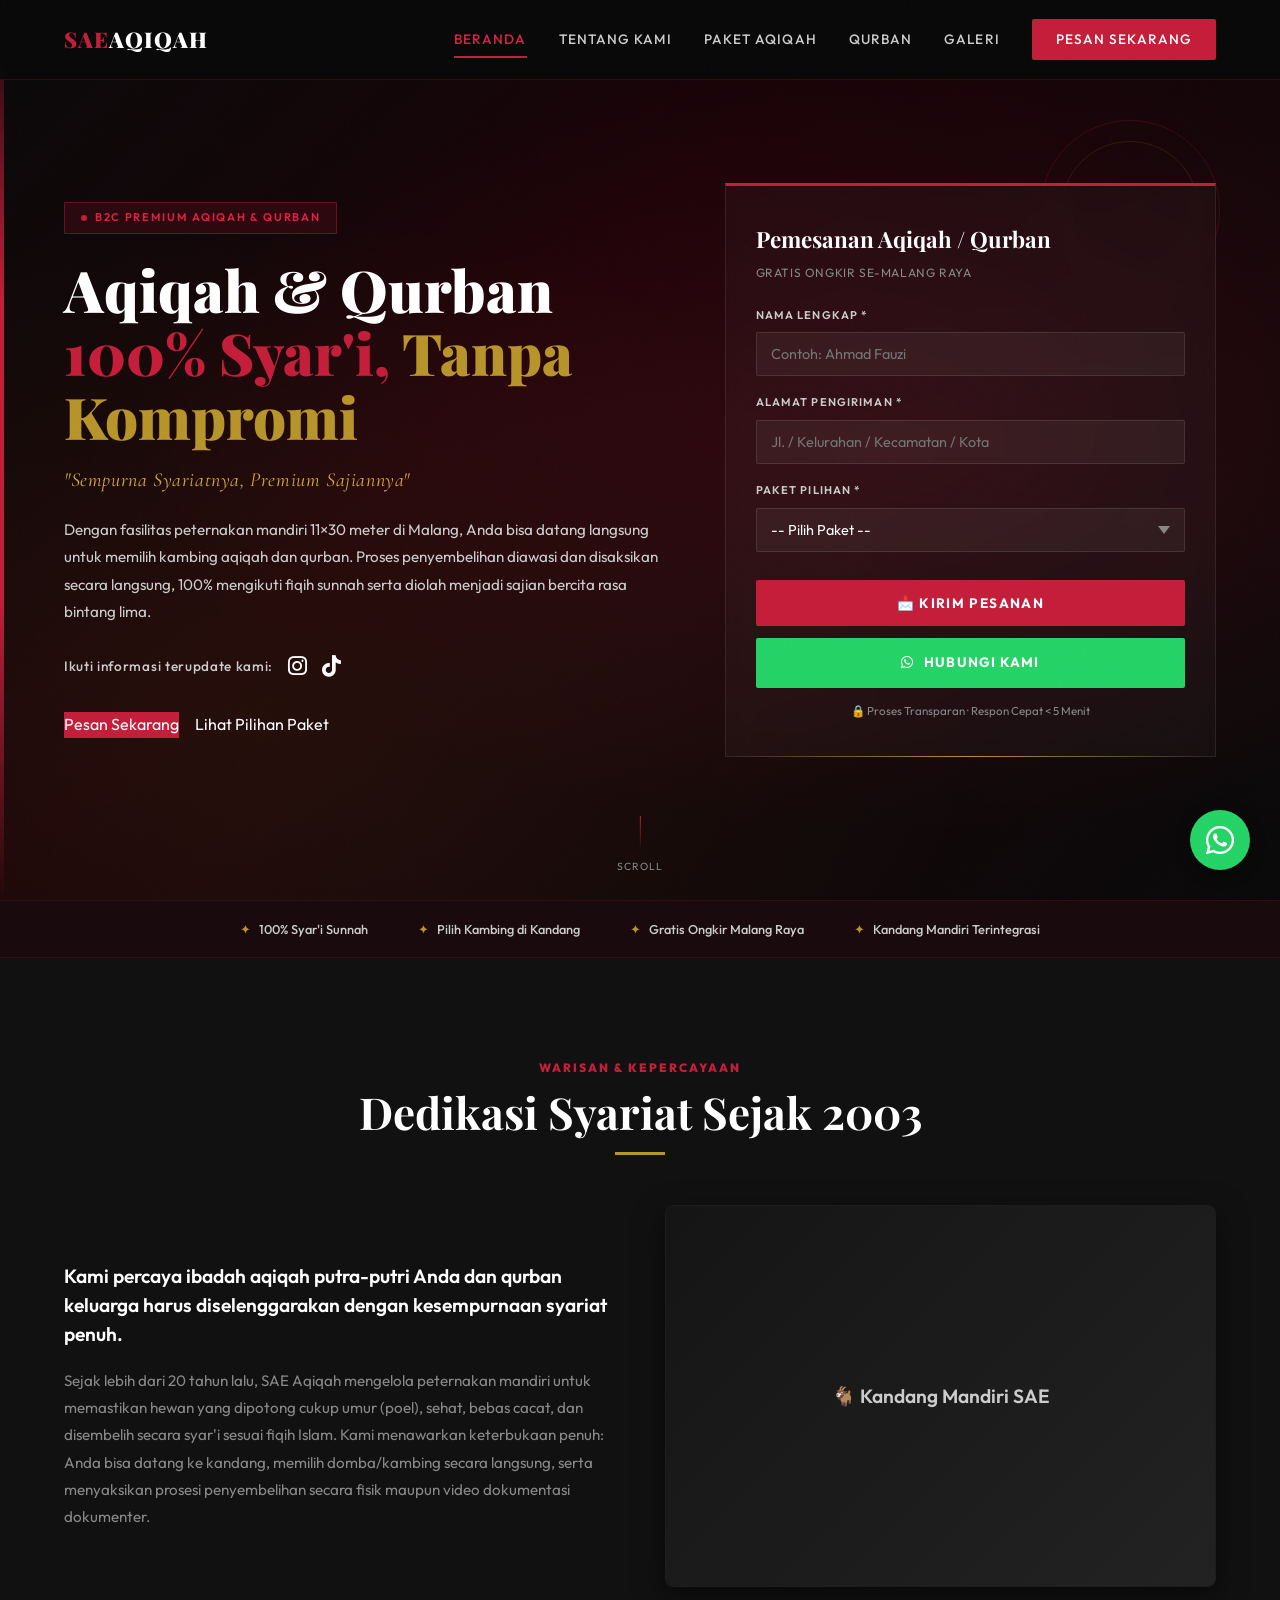
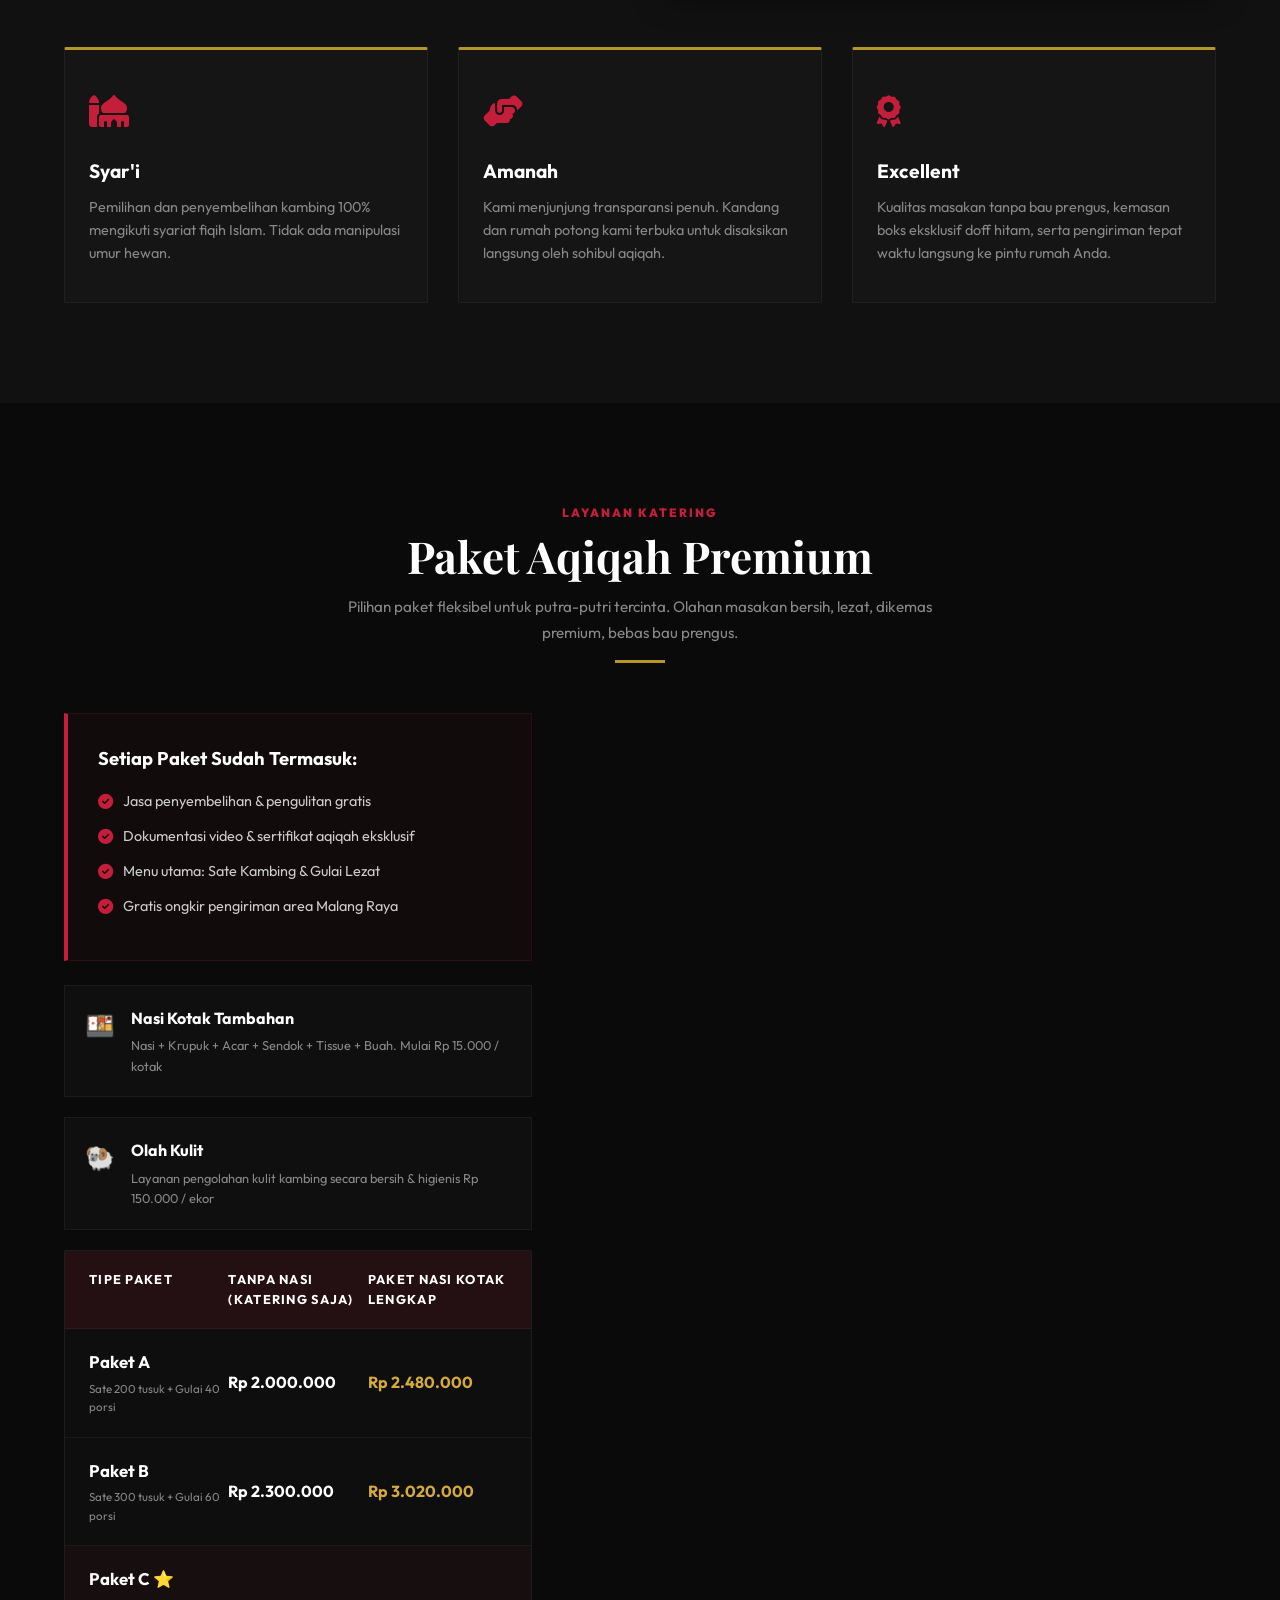
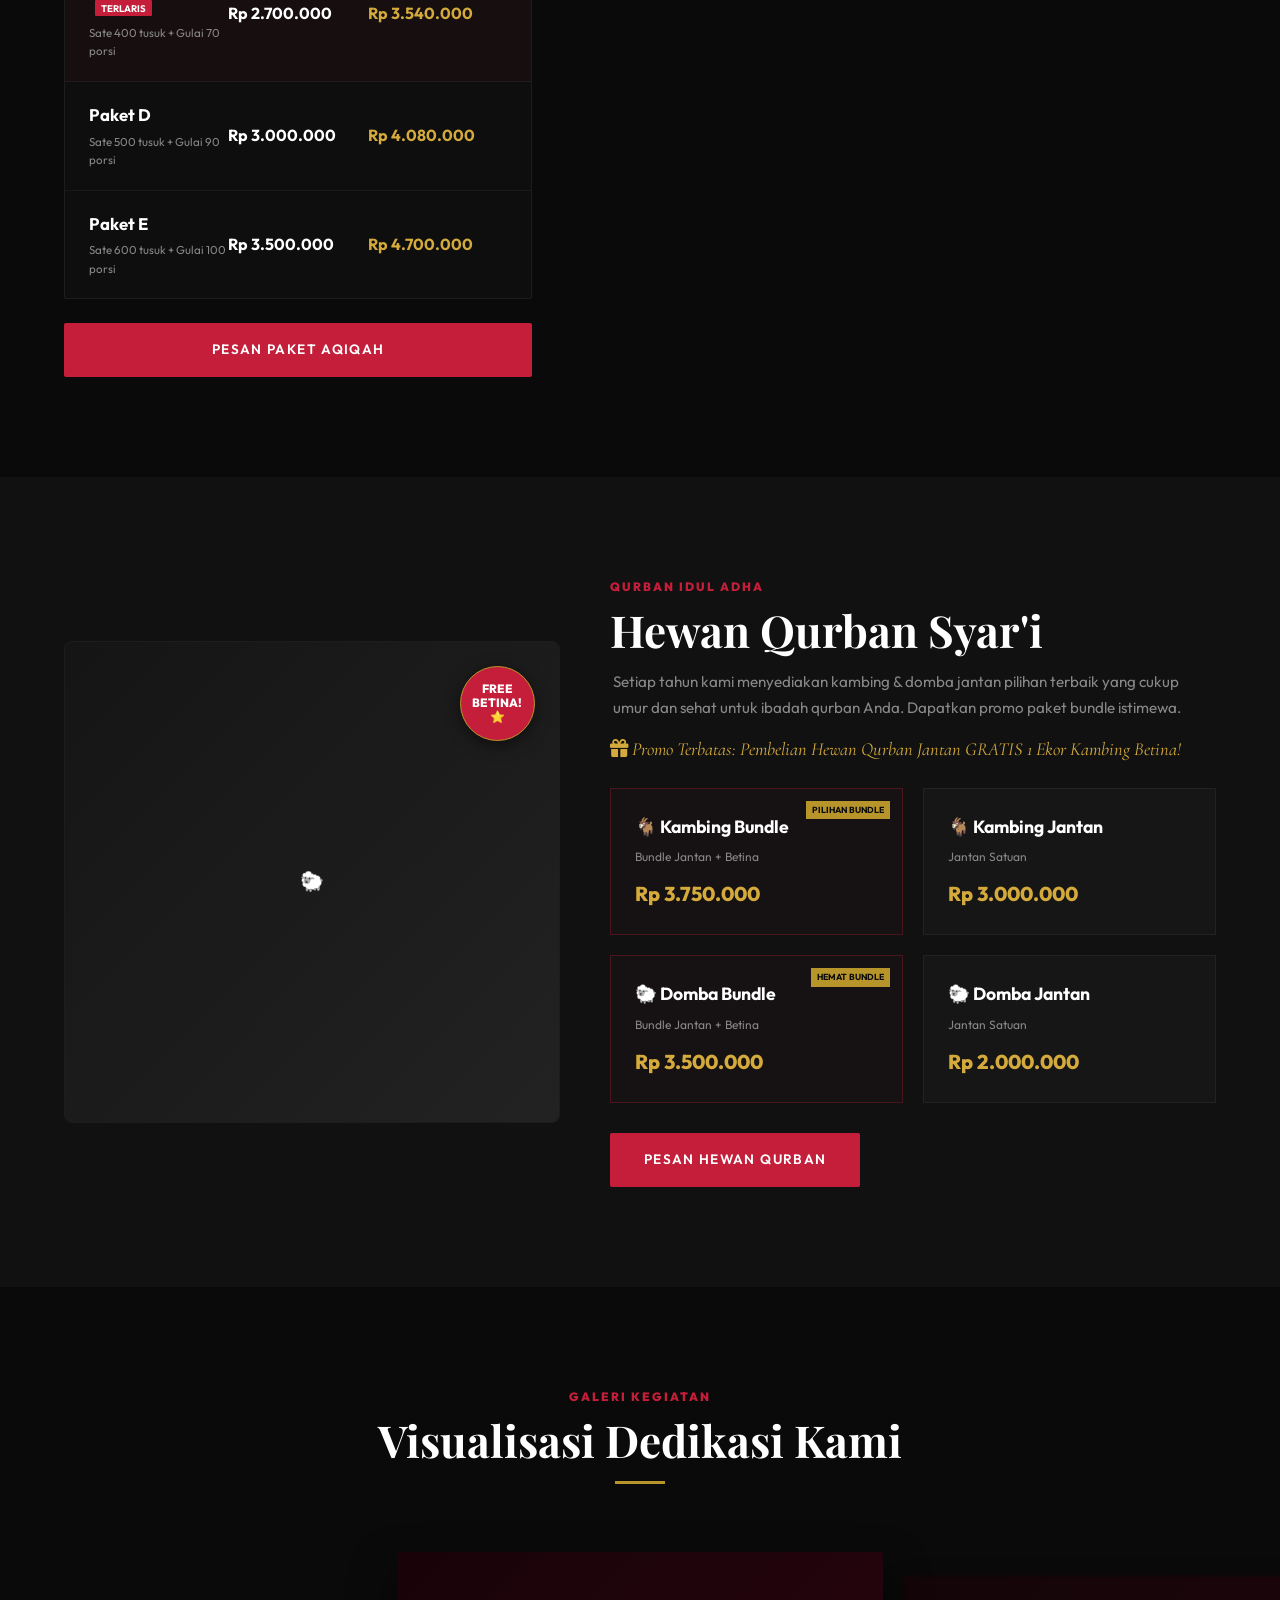
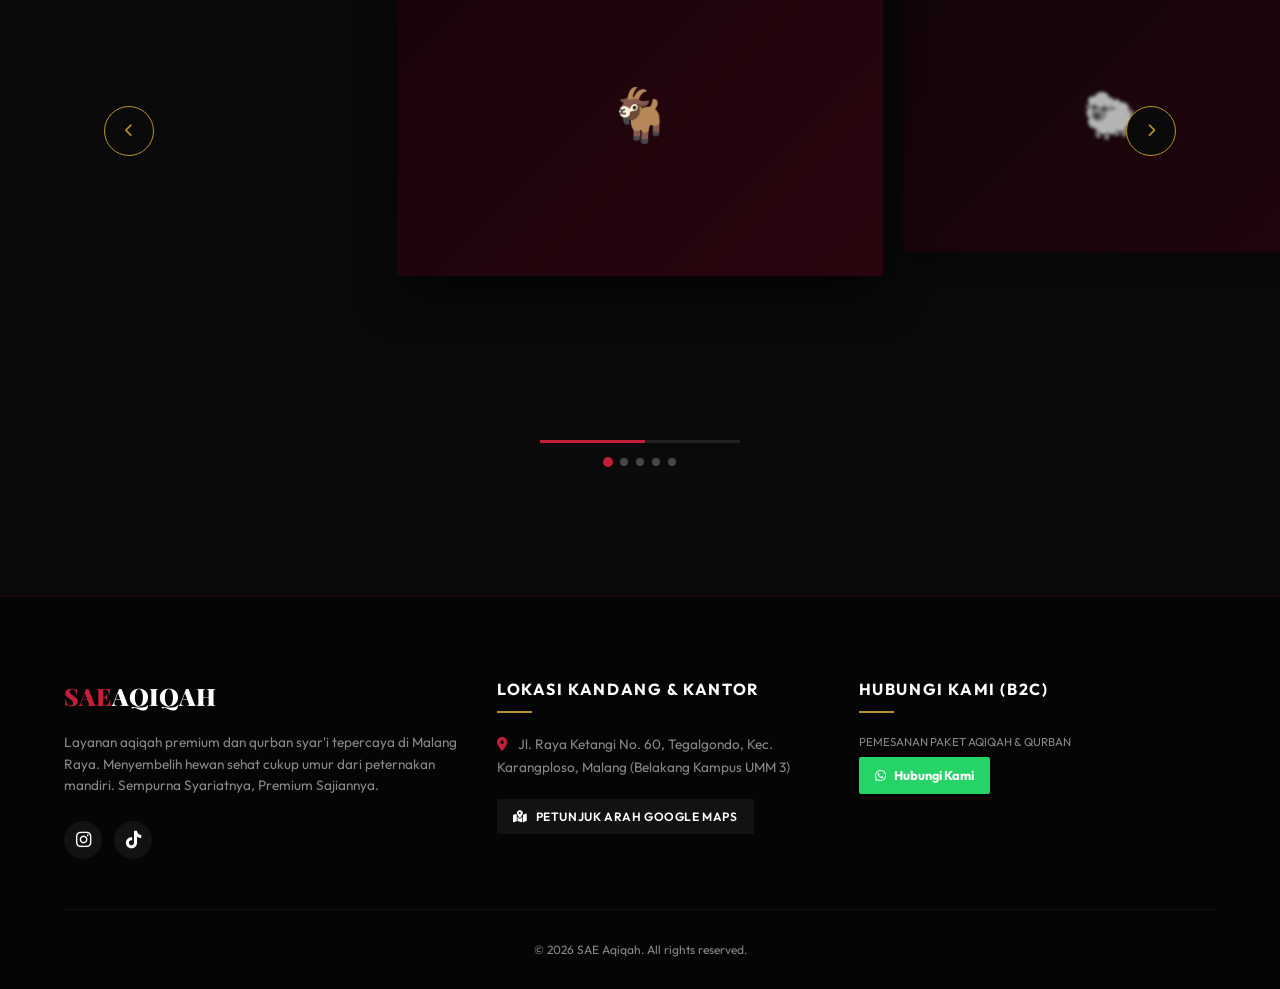
==== index.html @ 879cdc5a "initial commit B2C website" ====
<!DOCTYPE html>
<html lang="id">
<head>
    <meta charset="UTF-8">
    <meta name="viewport" content="width=device-width, initial-scale=1.0">
    <meta name="description" content="Layanan Jasa Katering Aqiqah Malang Premium Syar'i & Kambing Qurban Berkualitas. Kandang Sendiri 11x30m, Bisa Pilih Langsung & Saksikan Penyembelihannya.">
    <title>SAE Aqiqah - Katering Aqiqah Premium Syar'i & Hewan Qurban Malang</title>
    <!-- Google Fonts: Playfair Display for headers, Outfit for UI, Cormorant Garamond for elegant accents -->
    <link rel="preconnect" href="https://fonts.googleapis.com">
    <link rel="preconnect" href="https://fonts.gstatic.com" crossorigin>
    <link href="https://fonts.googleapis.com/css2?family=Playfair+Display:ital,wght@0,400;0,600;0,700;0,900;1,400&family=Outfit:wght@300;400;500;600;700;800&family=Cormorant+Garamond:ital,wght@0,400;0,600;1,400&display=swap" rel="stylesheet">
    <!-- FontAwesome for Premium Icons -->
    <link rel="stylesheet" href="https://cdnjs.cloudflare.com/ajax/libs/font-awesome/6.4.0/css/all.min.css">
    <!-- Custom CSS -->
    <link rel="stylesheet" href="css/styles.css">
</head>
<body>

    <!-- Floating WhatsApp Button -->
    <a class="wa-float" id="wa-float-btn" href="https://wa.me/6282230611299" target="_blank" title="Hubungi via WhatsApp">
        <i class="fa-brands fa-whatsapp"></i>
    </a>

    <!-- Navigation Header -->
    <header class="main-header">
        <div class="container header-container">
            <a href="#" class="logo">
                <span class="logo-gold">SAE</span><span class="logo-white">AQIQAH</span>
            </a>
            <nav class="nav-menu" id="navMenu">
                <a href="#hero" class="nav-link active">Beranda</a>
                <a href="#about" class="nav-link">Tentang Kami</a>
                <a href="#aqiqah" class="nav-link">Paket Aqiqah</a>
                <a href="#qurban" class="nav-link">Qurban</a>
                <a href="#gallery" class="nav-link">Galeri</a>
                <a href="#pesan" class="nav-link btn-nav">Pesan Sekarang</a>
            </nav>
            <button class="mobile-nav-toggle" id="hamburger-btn" aria-label="Toggle navigation" aria-expanded="false">
                <i class="fa-solid fa-bars"></i>
            </button>
        </div>
    </header>

    <main>
        <!-- Section 1: Hero Banner -->
        <section id="hero" class="hero-section">
            <div class="container hero-container">
                <div class="hero-content">
                    <span class="hero-badge">B2C Premium Aqiqah & Qurban</span>
                    <h1 class="hero-title">Aqiqah & Qurban<br><span class="accent">100% Syar'i,</span> <span class="gold">Tanpa Kompromi</span></h1>
                    <p class="hero-tagline">"Sempurna Syariatnya, Premium Sajiannya"</p>
                    <p class="hero-desc">
                        Dengan fasilitas peternakan mandiri 11×30 meter di Malang, Anda bisa datang langsung untuk memilih kambing aqiqah dan qurban. Proses penyembelihan diawasi dan disaksikan secara langsung, 100% mengikuti fiqih sunnah serta diolah menjadi sajian bercita rasa bintang lima.
                    </p>
                    <div class="hero-social-links">
                        <span class="social-prompt">Ikuti informasi terupdate kami:</span>
                        <a href="https://www.instagram.com/sae.aqiqah/" target="_blank" aria-label="Instagram"><i class="fa-brands fa-instagram"></i></a>
                        <a href="https://www.tiktok.com/@saeaqiqah" target="_blank" aria-label="TikTok"><i class="fa-brands fa-tiktok"></i></a>
                    </div>
                    <div class="hero-actions">
                        <a href="#pesan" class="btn-primary">Pesan Sekarang</a>
                        <a href="#aqiqah" class="btn-outline">Lihat Pilihan Paket</a>
                    </div>
                </div>
                <!-- Hero Form -->
                <div class="hero-form-wrap">
                    <div class="form-card">
                        <h2 class="form-title">Pemesanan Aqiqah / Qurban</h2>
                        <p class="form-subtitle">GRATIS ONGKIR SE-MALANG RAYA</p>
                        
                        <div class="form-group">
                            <label for="f-nama">Nama Lengkap *</label>
                            <input type="text" id="f-nama" placeholder="Contoh: Ahmad Fauzi" required>
                        </div>
                        
                        <div class="form-group">
                            <label for="f-alamat">Alamat Pengiriman *</label>
                            <input type="text" id="f-alamat" placeholder="Jl. / Kelurahan / Kecamatan / Kota" required>
                        </div>
                        
                        <div class="form-group">
                            <label for="f-produk">Paket Pilihan *</label>
                            <select id="f-produk" required>
                                <option value="" disabled selected>-- Pilih Paket --</option>
                                <optgroup label="🐐 Paket Katering Aqiqah">
                                    <option value="Paket A Aqiqah (Sate 200 + Gule 40 Porsi) - Rp 2.000.000">Paket A (Sate 200 + Gule 40 Porsi) - Rp 2.000.000</option>
                                    <option value="Paket A + Nasi Kotak - Rp 2.480.000">Paket A + Nasi Kotak - Rp 2.480.000</option>
                                    <option value="Paket B Aqiqah (Sate 300 + Gule 60 Porsi) - Rp 2.300.000">Paket B (Sate 300 + Gule 60 Porsi) - Rp 2.300.000</option>
                                    <option value="Paket B + Nasi Kotak - Rp 3.020.000">Paket B + Nasi Kotak - Rp 3.020.000</option>
                                    <option value="Paket C Aqiqah (Sate 400 + Gule 70 Porsi) - Rp 2.700.000">Paket C (Sate 400 + Gule 70 Porsi) - Rp 2.700.000 ★</option>
                                    <option value="Paket C + Nasi Kotak - Rp 3.540.000">Paket C + Nasi Kotak - Rp 3.540.000 ★</option>
                                    <option value="Paket D Aqiqah (Sate 500 + Gule 90 Porsi) - Rp 3.000.000">Paket D (Sate 500 + Gule 90 Porsi) - Rp 3.000.000</option>
                                    <option value="Paket D + Nasi Kotak - Rp 4.080.000">Paket D + Nasi Kotak - Rp 4.080.000</option>
                                    <option value="Paket E Aqiqah (Sate 600 + Gule 100 Porsi) - Rp 3.500.000">Paket E (Sate 600 + Gule 100 Porsi) - Rp 3.500.000</option>
                                    <option value="Paket E + Nasi Kotak - Rp 4.700.000">Paket E + Nasi Kotak - Rp 4.700.000</option>
                                </optgroup>
                                <optgroup label="🐑 Hewan Qurban">
                                    <option value="Kambing Jantan Qurban - Rp 3.000.000">Kambing Jantan Qurban - Rp 3.000.000</option>
                                    <option value="Bundle Kambing Jantan + FREE Betina - Rp 3.750.000">Bundle Kambing (Jantan + FREE Betina) - Rp 3.750.000</option>
                                    <option value="Domba Jantan Qurban - Rp 2.000.000">Domba Jantan Qurban - Rp 2.000.000</option>
                                    <option value="Bundle Domba Jantan + FREE Betina - Rp 3.500.000">Bundle Domba (Jantan + FREE Betina) - Rp 3.500.000</option>
                                </optgroup>
                                <option value="Konsultasi Custom Ibadah / Tanya Jawab">Konsultasi / Custom Paket Lainnya</option>
                            </select>
                        </div>
                        
                        <button class="btn-submit" onclick="submitOrder()">📩 Kirim Pesanan</button>
                        <a href="#" class="wa-cta" id="wa-link" onclick="sendWA(event)">
                            <i class="fa-brands fa-whatsapp"></i> Hubungi Kami
                        </a>
                        
                        <div class="form-trust">
                            <span>🔒 Proses Transparan · Respon Cepat &lt; 5 Menit</span>
                        </div>
                    </div>
                </div>
            </div>
            <!-- Background Image overlay -->
            <div class="hero-bg">
                <div class="hero-bg-img placeholder"></div>
            </div>
            <div class="hero-red-line"></div>
            <div class="hero-corner-deco"></div>
            <div class="scroll-hint">
                <div class="scroll-line"></div>
                Scroll
            </div>
        </section>

        <!-- Trust Bar -->
        <div class="trust-bar">
            <div class="trust-item"><span class="trust-icon">✦</span> 100% Syar'i Sunnah</div>
            <div class="trust-item"><span class="trust-icon">✦</span> Pilih Kambing di Kandang</div>
            <div class="trust-item"><span class="trust-icon">✦</span> Gratis Ongkir Malang Raya</div>
            <div class="trust-item"><span class="trust-icon">✦</span> Kandang Mandiri Terintegrasi</div>
        </div>

        <!-- Section 2: Tentang Kami -->
        <section id="about" class="about-section">
            <div class="container">
                <div class="section-header text-center">
                    <span class="section-subtitle">Warisan & Kepercayaan</span>
                    <h2 class="section-title">Dedikasi Syariat Sejak 2003</h2>
                    <div class="title-divider"></div>
                </div>
                <div class="about-grid">
                    <div class="about-text">
                        <p class="about-lead">
                            Kami percaya ibadah aqiqah putra-putri Anda dan qurban keluarga harus diselenggarakan dengan kesempurnaan syariat penuh.
                        </p>
                        <p class="about-paragraph">
                            Sejak lebih dari 20 tahun lalu, SAE Aqiqah mengelola peternakan mandiri untuk memastikan hewan yang dipotong cukup umur (poel), sehat, bebas cacat, dan disembelih secara syar'i sesuai fiqih Islam. Kami menawarkan keterbukaan penuh: Anda bisa datang ke kandang, memilih domba/kambing secara langsung, serta menyaksikan prosesi penyembelihan secara fisik maupun video dokumentasi dokumenter.
                        </p>
                    </div>
                    <div class="about-image-wrapper">
                        <img src="assets/images/sae-farm-malang.webp" alt="Fasilitas Kandang Mandiri SAE Aqiqah Malang" class="about-img" onerror="this.outerHTML='<div class=\'img-fallback-placeholder\'>🐐 Kandang Mandiri SAE</div>'">
                    </div>
                </div>

                <!-- Nilai S.A.E -->
                <div class="values-grid">
                    <div class="value-card">
                        <div class="value-icon"><i class="fa-solid fa-mosque"></i></div>
                        <h3>Syar'i</h3>
                        <p>Pemilihan dan penyembelihan kambing 100% mengikuti syariat fiqih Islam. Tidak ada manipulasi umur hewan.</p>
                    </div>
                    <div class="value-card">
                        <div class="value-icon"><i class="fa-solid fa-handshake-angle"></i></div>
                        <h3>Amanah</h3>
                        <p>Kami menjunjung transparansi penuh. Kandang dan rumah potong kami terbuka untuk disaksikan langsung oleh sohibul aqiqah.</p>
                    </div>
                    <div class="value-card">
                        <div class="value-icon"><i class="fa-solid fa-award"></i></div>
                        <h3>Excellent</h3>
                        <p>Kualitas masakan tanpa bau prengus, kemasan boks eksklusif doff hitam, serta pengiriman tepat waktu langsung ke pintu rumah Anda.</p>
                    </div>
                </div>
            </div>
        </section>

        <!-- Section 3: Paket Aqiqah -->
        <section id="aqiqah" class="aqiqah-section">
            <div class="container">
                <div class="section-header text-center">
                    <span class="section-subtitle">Layanan Katering</span>
                    <h2 class="section-title">Paket Aqiqah Premium</h2>
                    <p class="section-desc">Pilihan paket fleksibel untuk putra-putri tercinta. Olahan masakan bersih, lezat, dikemas premium, bebas bau prengus.</p>
                    <div class="title-divider"></div>
                </div>

                <div class="aqiqah-content-grid">
                    <div class="aqiqah-info-col">
                        <div class="aqiqah-details-card">
                            <h3>Setiap Paket Sudah Termasuk:</h3>
                            <ul class="aqiqah-inclusions">
                                <li><i class="fa-solid fa-circle-check"></i> Jasa penyembelihan & pengulitan gratis</li>
                                <li><i class="fa-solid fa-circle-check"></i> Dokumentasi video & sertifikat aqiqah eksklusif</li>
                                <li><i class="fa-solid fa-circle-check"></i> Menu utama: Sate Kambing & Gulai Lezat</li>
                                <li><i class="fa-solid fa-circle-check"></i> Gratis ongkir pengiriman area Malang Raya</li>
                            </ul>
                        </div>
                        <div class="aqiqah-custom-pricing">
                            <div class="custom-pricing-item">
                                <span class="custom-icon">🍱</span>
                                <div>
                                    <h4>Nasi Kotak Tambahan</h4>
                                    <p>Nasi + Krupuk + Acar + Sendok + Tissue + Buah. Mulai Rp 15.000 / kotak</p>
                                </div>
                            </div>
                            <div class="custom-pricing-item">
                                <span class="custom-icon">🐏</span>
                                <div>
                                    <h4>Olah Kulit</h4>
                                    <p>Layanan pengolahan kulit kambing secara bersih & higienis Rp 150.000 / ekor</p>
                                </div>
                            </div>
                                            <div class="aqiqah-table-col">
                        <div class="price-table">
                            <div class="price-table-header">
                                <span>Tipe Paket</span>
                                <span>Tanpa Nasi (Katering Saja)</span>
                                <span>Paket Nasi Kotak Lengkap</span>
                            </div>
                            <div class="price-row" data-package-id="A">
                                <div class="package-name-col">
                                    <strong>Paket A</strong>
                                    <span class="p-details" id="desc-A">Sate 200 tusuk · Gule 40 porsi</span>
                                </div>
                                <span class="price-val" id="price-A-base">Rp 2.000.000</span>
                                <span class="price-val text-gold" id="price-A-nasi">Rp 2.480.000</span>
                            </div>
                            <div class="price-row" data-package-id="B">
                                <div class="package-name-col">
                                    <strong>Paket B</strong>
                                    <span class="p-details" id="desc-B">Sate 300 tusuk · Gule 60 porsi</span>
                                </div>
                                <span class="price-val" id="price-B-base">Rp 2.300.000</span>
                                <span class="price-val text-gold" id="price-B-nasi">Rp 3.020.000</span>
                            </div>
                            <div class="price-row featured-row" data-package-id="C">
                                <div class="package-name-col">
                                    <strong>Paket C ⭐ <span class="badge-row">TERLARIS</span></strong>
                                    <span class="p-details" id="desc-C">Sate 400 tusuk · Gule 70 porsi</span>
                                </div>
                                <span class="price-val" id="price-C-base">Rp 2.700.000</span>
                                <span class="price-val text-gold" id="price-C-nasi">Rp 3.540.000</span>
                            </div>
                            <div class="price-row" data-package-id="D">
                                <div class="package-name-col">
                                    <strong>Paket D</strong>
                                    <span class="p-details" id="desc-D">Sate 500 tusuk · Gule 90 porsi</span>
                                </div>
                                <span class="price-val" id="price-D-base">Rp 3.000.000</span>
                                <span class="price-val text-gold" id="price-D-nasi">Rp 4.080.000</span>
                            </div>
                            <div class="price-row" data-package-id="E">
                                <div class="package-name-col">
                                    <strong>Paket E</strong>
                                    <span class="p-details" id="desc-E">Sate 600 tusuk · Gule 100 porsi</span>
                                </div>
                                <span class="price-val" id="price-E-base">Rp 3.500.000</span>
                                <span class="price-val text-gold" id="price-E-nasi">Rp 4.700.000</span>
                            </div>
                        </div>
                        <div class="table-actions">
                            <a href="#pesan" class="btn btn-primary btn-block">Pesan Paket Aqiqah</a>
                        </div>
                    </div>
                </div>
            </div>
        </section>

        <!-- Section 4: Paket Qurban -->
        <section id="qurban" class="qurban-section">
            <div class="container">
                <div class="qurban-grid">
                    <div class="qurban-image-column">
                        <div class="qurban-image-wrapper">
                            <img src="assets/images/sae-gourmet-dish.webp" alt="Kambing Qurban Pilihan Malang" class="qurban-img" onerror="this.outerHTML='<div class=\'img-fallback-placeholder qurban-placeholder\'>🐑</div>'">
                            <div class="qurban-badge-float">FREE<br>BETINA!<br>⭐</div>
                        </div>
                    </div>
                    <div class="qurban-info-column">
                        <span class="section-subtitle">Qurban Idul Adha</span>
                        <h2 class="section-title">Hewan Qurban Syar'i</h2>
                        <p class="section-desc">
                            Setiap tahun kami menyediakan kambing & domba jantan pilihan terbaik yang cukup umur dan sehat untuk ibadah qurban Anda. Dapatkan promo paket bundle istimewa.
                        </p>
                        <p class="qurban-promo-text"><i class="fa-solid fa-gift"></i> Promo Terbatas: Pembelian Hewan Qurban Jantan GRATIS 1 Ekor Kambing Betina!</p>
                        
                        <div class="qurban-cards-grid">
                            <div class="qurban-card featured" data-qurban-id="kg-bundle">
                                <span class="card-tag">PILIHAN BUNDLE</span>
                                <h3>🐐 Kambing Bundle</h3>
                                <p class="card-desc" id="desc-kg-bundle">Kambing Jantan + FREE Betina</p>
                                <span class="card-price" id="price-kg-bundle">Rp 3.750.000</span>
                            </div>
                            <div class="qurban-card" data-qurban-id="kg-jantan">
                                <h3>🐐 Kambing Jantan</h3>
                                <p class="card-desc" id="desc-kg-jantan">Kambing Jantan Satuan</p>
                                <span class="card-price" id="price-kg-jantan">Rp 3.000.000</span>
                            </div>
                            <div class="qurban-card featured" data-qurban-id="db-bundle">
                                <span class="card-tag">HEMAT BUNDLE</span>
                                <h3>🐑 Domba Bundle</h3>
                                <p class="card-desc" id="desc-db-bundle">Domba Jantan + FREE Betina</p>
                                <span class="card-price" id="price-db-bundle">Rp 3.500.000</span>
                            </div>
                            <div class="qurban-card" data-qurban-id="db-jantan">
                                <h3>🐑 Domba Jantan</h3>
                                <p class="card-desc" id="desc-db-jantan">Domba Jantan Satuan</p>
                                <span class="card-price" id="price-db-jantan">Rp 2.000.000</span>
                            </div>
                        </div>
                        <div class="qurban-actions">
                            <a href="#pesan" class="btn btn-primary">Pesan Hewan Qurban</a>
                        </div>
                    </div>
                </div>
            </div>
        </section>

        <!-- Section 5: Galeri Kegiatan (Premium 3D Slider) -->
        <section id="gallery" class="gallery-section">
            <div class="container">
                <div class="section-header text-center">
                    <span class="section-subtitle">Galeri Kegiatan</span>
                    <h2 class="section-title">Visualisasi Dedikasi Kami</h2>
                    <div class="title-divider"></div>
                </div>

                <div class="gallery-slider-wrapper">
                    <div class="gallery-slider-container">
                        <div class="gallery-slider" id="gallerySlider">
                            <!-- Slide 1 -->
                            <div class="gallery-slide">
                                <img src="assets/images/profil-sae-aqiqah.webp" alt="Profil SAE Aqiqah" class="gallery-img" onerror="this.outerHTML='<div class=\'gallery-img-placeholder\'>🐐</div>'">
                                <div class="gallery-overlay">
                                    <span>Fasilitas Peternakan SAE Aqiqah</span>
                                </div>
                            </div>
                            <!-- Slide 2 -->
                            <div class="gallery-slide">
                                <img src="assets/images/layanan-qurban-sae-aqiqah.webp" alt="Hewan Qurban SAE" class="gallery-img" onerror="this.outerHTML='<div class=\'gallery-img-placeholder\'>🐑</div>'">
                                <div class="gallery-overlay">
                                    <span>Kambing Qurban Pilihan</span>
                                </div>
                            </div>
                            <!-- Slide 3 -->
                            <div class="gallery-slide">
                                <img src="assets/images/sate-kambing-premium.webp" alt="Cita Rasa Katering Premium" class="gallery-img img-focus-product" onerror="this.outerHTML='<div class=\'gallery-img-placeholder\'>🍱</div>'">
                                <div class="gallery-overlay">
                                    <span>Menu Sate Kambing Lezat</span>
                                </div>
                            </div>
                            <!-- Slide 4 -->
                            <div class="gallery-slide">
                                <img src="assets/images/tentang-sae-aqiqah.webp" alt="Integritas Proses" class="gallery-img" onerror="this.outerHTML='<div class=\'gallery-img-placeholder\'>📜</div>'">
                                <div class="gallery-overlay">
                                    <span>Penyembelihan Higienis & Syar'i</span>
                                </div>
                            </div>
                            <!-- Slide 5 -->
                            <div class="gallery-slide">
                                <img src="assets/images/fasilitas-kandang-mandiri.webp" alt="Kandang Domba Mandiri" class="gallery-img" onerror="this.outerHTML='<div class=\'gallery-img-placeholder\'>🏡</div>'">
                                <div class="gallery-overlay">
                                    <span>Fasilitas Kandang Bersih</span>
                                </div>
                            </div>
                        </div>
                    </div>

                    <!-- Navigation Controls -->
                    <button class="slider-control prev" id="sliderPrevBtn" aria-label="Previous Slide">
                        <i class="fa-solid fa-chevron-left"></i>
                    </button>
                    <button class="slider-control next" id="sliderNextBtn" aria-label="Next Slide">
                        <i class="fa-solid fa-chevron-right"></i>
                    </button>

                    <!-- Contextual Card -->
                    <div class="slider-context-card" id="sliderContextCard">
                        <h4 id="contextCardTitle">Profil Utama SAE Aqiqah</h4>
                        <p id="contextCardDesc">Menjaga kualitas layanan syar'i terbaik dengan mengelola peternakan mandiri sejak tahun 2003.</p>
                    </div>

                    <!-- Progress Bar -->
                    <div class="slider-progress-bar-container">
                        <div class="slider-progress-bar" id="sliderProgressBar"></div>
                    </div>

                    <!-- Indicators -->
                    <div class="slider-indicators" id="sliderIndicators"></div>
                </div>
            </div>
        </section>
    </main>

    <!-- Footer -->
    <footer class="main-footer">
        <div class="container">
            <div class="footer-grid">
                <div class="footer-brand">
                    <span class="footer-logo"><span class="logo-gold">SAE</span>AQIQAH</span>
                    <p class="footer-brand-desc">Layanan aqiqah premium dan qurban syar'i tepercaya di Malang Raya. Menyembelih hewan sehat cukup umur dari peternakan mandiri. Sempurna Syariatnya, Premium Sajiannya.</p>
                    <div class="social-links">
                        <a href="https://www.instagram.com/sae.aqiqah/" target="_blank" aria-label="Instagram"><i class="fa-brands fa-instagram"></i></a>
                        <a href="https://www.tiktok.com/@saeaqiqah" target="_blank" aria-label="TikTok"><i class="fa-brands fa-tiktok"></i></a>
                    </div>
                </div>
                
                <div class="footer-address">
                    <h4>Lokasi Kandang & Kantor</h4>
                    <p class="address-text"><i class="fa-solid fa-location-dot"></i> Jl. Raya Ketangi No. 60, Tegalgondo, Kec. Karangploso, Malang (Belakang Kampus UMM 3)</p>
                    <div class="map-link-wrapper">
                        <a href="https://maps.google.com/?q=Jl.+Raya+Ketangi+No.+60,+Tegalgondo,+Malang" target="_blank" class="btn-map"><i class="fa-solid fa-map-location-dot"></i> Petunjuk Arah Google Maps</a>
                    </div>
                </div>

                <div class="footer-links">
                    <h4>Hubungi Kami (B2C)</h4>
                    <ul class="contact-list">
                        <li>
                            <span class="contact-label">Pemesanan Paket Aqiqah & Qurban</span>
                            <a href="https://wa.me/6282230611299" target="_blank" class="contact-btn"><i class="fa-brands fa-whatsapp"></i> Hubungi Kami</a>
                        </li>
                    </ul>
                </div>
            </div>
            
            <div class="footer-bottom text-center">
                <p>&copy; 2026 SAE Aqiqah. All rights reserved.</p>
            </div>
        </div>
    </footer>

    <!-- Scripts -->
    <script src="js/main.js"></script>
</body>
</html>
---- css/styles.css ----
/* ==========================================================================
   SAE AQIQAH (B2C) - PREMIUM STYLESHEET
   Theme: Tanamera Premium Aesthetic (Onyx Black, Crimson Red, Gold, Off-White)
   ========================================================================== */

/* ===== 1. BRAND VARIABLES ===== */
:root {
  --black: #0a0a0a;
  --black-soft: #111111;
  --red: #c41e3a;
  --red-dark: #9e1730;
  --red-light: #e02244;
  --gold: #b8952a;
  --gold-light: #d4aa3c;
  --white: #ffffff;
  --off-white: #f5f0eb;
  --gray: #888888;
  --gray-light: #cccccc;
  
  /* Typography */
  --font-display: "Playfair Display", Georgia, serif;
  --font-body: "Outfit", sans-serif;
  --font-accent: "Cormorant Garamond", Georgia, serif;
  
  /* Layout */
  --transition-smooth: all 0.3s cubic-bezier(0.25, 0.8, 0.25, 1);
  --border-radius-sm: 2px;
  --border-radius-md: 8px;
  --border-radius-lg: 16px;
  --max-width: 1200px;
  --header-height: 80px;
}

/* ===== 2. BASE RESET & NOISE TEXTURE ===== */
*, *::before, *::after {
  box-sizing: border-box;
  margin: 0;
  padding: 0;
}

html {
  scroll-behavior: smooth;
}

body {
  background: var(--black);
  color: var(--white);
  font-family: var(--font-body);
  font-size: 16px;
  line-height: 1.6;
  overflow-x: hidden;
}

/* Noise overlay */
body::before {
  content: "";
  position: fixed;
  inset: 0;
  background-image: url("data:image/svg+xml,%3Csvg viewBox='0 0 256 256' xmlns='http://www.w3.org/2000/svg'%3E%3Cfilter id='noise'%3E%3CfeTurbulence type='fractalNoise' baseFrequency='0.9' numOctaves='4' stitchTiles='stitch'/%3E%3C/filter%3E%3Crect width='100%25' height='100%25' filter='url(%23noise)' opacity='0.03'/%3E%3C/svg%3E");
  pointer-events: none;
  z-index: 9999;
  opacity: 0.3;
}

.container {
  width: 100%;
  max-width: var(--max-width);
  margin: 0 auto;
  padding: 0 24px;
}

h1, h2, h3, h4, h5, h6 {
  color: var(--white);
  font-weight: 700;
}

a {
  color: inherit;
  text-decoration: none;
  transition: var(--transition-smooth);
}

img {
  max-width: 100%;
  height: auto;
  display: block;
}

.text-center { text-align: center; }
.highlight-gold { color: var(--gold); }
.text-gold { color: var(--gold-light) !important; }

/* ===== 3. HEADER NAVIGATION ===== */
.main-header {
  position: fixed;
  top: 0;
  left: 0;
  right: 0;
  z-index: 100;
  display: flex;
  align-items: center;
  height: var(--header-height);
  background: rgba(10, 10, 10, 0.95);
  backdrop-filter: blur(12px);
  -webkit-backdrop-filter: blur(12px);
  border-bottom: 1px solid rgba(196, 30, 58, 0.2);
}

.header-container {
  display: flex;
  justify-content: space-between;
  align-items: center;
  width: 100%;
}

.logo {
  font-family: var(--font-display);
  font-size: 1.35rem;
  font-weight: 900;
  letter-spacing: 1px;
}

.logo-gold { color: var(--red); }
.logo-white { color: var(--white); }

.nav-menu {
  display: flex;
  align-items: center;
  gap: 32px;
}

.nav-link {
  color: var(--gray-light);
  font-size: 0.85rem;
  font-weight: 500;
  letter-spacing: 0.08em;
  text-transform: uppercase;
  position: relative;
  padding: 8px 0;
}

.nav-link:hover, .nav-link.active {
  color: var(--red-light);
}

.nav-link::after {
  content: '';
  position: absolute;
  bottom: 0;
  left: 0;
  width: 0;
  height: 2px;
  background-color: var(--red);
  transition: var(--transition-smooth);
}

.nav-link:hover::after, .nav-link.active::after {
  width: 100%;
}

.btn-nav {
  background: var(--red);
  color: var(--white) !important;
  padding: 10px 24px !important;
  border-radius: var(--border-radius-sm);
  transition: var(--transition-smooth) !important;
}

.btn-nav::after { display: none; }

.btn-nav:hover {
  background: var(--red-dark) !important;
  transform: translateY(-1px);
}

.mobile-nav-toggle {
  display: none;
  background: none;
  border: none;
  color: var(--white);
  font-size: 1.4rem;
  cursor: pointer;
}

/* ===== 4. HERO SECTION ===== */
.hero-section {
  min-height: 100vh;
  position: relative;
  display: flex;
  align-items: center;
  overflow: hidden;
  padding: 120px 0 80px;
}

.hero-bg {
  position: absolute;
  inset: 0;
  background: linear-gradient(135deg, #0a0a0a 0%, #1a0308 40%, #0a0a0a 100%);
  z-index: 1;
}

.hero-bg-img {
  position: absolute;
  inset: 0;
  background-image: url("../assets/images/hero-bg.webp");
  background-size: cover;
  background-position: center;
  opacity: 0.18;
}

.hero-bg-img.placeholder {
  background: radial-gradient(ellipse at 70% 50%, rgba(196, 30, 58, 0.15) 0%, transparent 60%),
              radial-gradient(ellipse at 20% 80%, rgba(184, 149, 42, 0.08) 0%, transparent 50%);
  opacity: 1;
}

.hero-red-line {
  position: absolute;
  left: 0;
  top: 0;
  bottom: 0;
  width: 4px;
  background: linear-gradient(to bottom, transparent, var(--red), var(--red), transparent);
  z-index: 2;
}

.hero-corner-deco {
  position: absolute;
  top: 120px;
  right: 60px;
  width: 180px;
  height: 180px;
  border: 1px solid rgba(196, 30, 58, 0.2);
  border-radius: 50%;
  animation: spin-slow 20s linear infinite;
  z-index: 2;
}

.hero-corner-deco::after {
  content: "";
  position: absolute;
  inset: 20px;
  border: 1px solid rgba(184, 149, 42, 0.15);
  border-radius: 50%;
}

@keyframes spin-slow {
  to { transform: rotate(360deg); }
}

.hero-container {
  position: relative;
  z-index: 3;
  display: grid;
  grid-template-columns: 1.1fr 0.9fr;
  gap: 60px;
  align-items: center;
  width: 100%;
}

.hero-content {
  max-width: 600px;
}

.hero-badge {
  display: inline-flex;
  align-items: center;
  gap: 8px;
  background: rgba(196, 30, 58, 0.15);
  border: 1px solid rgba(196, 30, 58, 0.4);
  color: var(--red-light);
  font-size: 0.7rem;
  font-weight: 600;
  letter-spacing: 0.15em;
  text-transform: uppercase;
  padding: 6px 16px;
  border-radius: 1px;
  margin-bottom: 24px;
}

.hero-badge::before {
  content: "";
  width: 6px;
  height: 6px;
  background: var(--red);
  border-radius: 50%;
  animation: pulse 2s ease infinite;
}

@keyframes pulse {
  0%, 100% { opacity: 1; transform: scale(1); }
  50% { opacity: 0.5; transform: scale(0.8); }
}

.hero-title {
  font-family: var(--font-display);
  font-size: clamp(2.4rem, 4.5vw, 3.8rem);
  font-weight: 900;
  line-height: 1.1;
  margin-bottom: 16px;
}

.hero-title .accent { color: var(--red); }
.hero-title .gold { color: var(--gold); }

.hero-tagline {
  font-family: var(--font-accent);
  font-size: 1.25rem;
  font-style: italic;
  color: var(--gold-light);
  margin-bottom: 20px;
  letter-spacing: 0.03em;
}

.hero-desc {
  font-size: 0.95rem;
  color: var(--gray-light);
  line-height: 1.8;
  margin-bottom: 30px;
}

.hero-social-links {
  display: flex;
  align-items: center;
  gap: 15px;
  margin-bottom: 35px;
}

.social-prompt {
  font-size: 0.85rem;
  color: var(--gray-light);
  font-weight: 500;
  letter-spacing: 0.05em;
}

.hero-social-links a {
  color: var(--white);
  font-size: 1.35rem;
  display: inline-flex;
  align-items: center;
  justify-content: center;
}

.hero-social-links a:hover {
  color: var(--gold);
  transform: translateY(-3px);
}

.hero-actions {
  display: flex;
  gap: 16px;
}

/* ===== 5. BUTTONS ===== */
.btn {
  display: inline-block;
  padding: 14px 32px;
  font-family: var(--font-body);
  font-size: 0.85rem;
  font-weight: 600;
  letter-spacing: 0.1em;
  text-transform: uppercase;
  border: 2px solid transparent;
  cursor: pointer;
  text-decoration: none;
  border-radius: var(--border-radius-sm);
  transition: var(--transition-smooth);
  text-align: center;
}

.btn-primary {
  background: var(--red);
  color: var(--white);
}

.btn-primary:hover {
  background: var(--red-dark);
  transform: translateY(-2px);
  box-shadow: 0 4px 15px rgba(196, 30, 58, 0.4);
}

.btn-outline {
  background: transparent;
  color: var(--white);
  border-color: rgba(255, 255, 255, 0.25);
}

.btn-outline:hover {
  border-color: var(--gold);
  color: var(--gold);
  transform: translateY(-2px);
}

.btn-block {
  display: block;
  width: 100%;
}

/* ===== 6. FORM CARD ===== */
.hero-form-wrap {
  width: 100%;
}

.form-card {
  background: rgba(255, 255, 255, 0.03);
  border: 1px solid rgba(255, 255, 255, 0.08);
  border-top: 3px solid var(--red);
  padding: 36px 30px;
  backdrop-filter: blur(8px);
  position: relative;
}

.form-card::after {
  content: "";
  position: absolute;
  bottom: -1px;
  left: 0;
  right: 0;
  height: 1px;
  background: linear-gradient(to right, transparent, var(--gold), transparent);
}

.form-title {
  font-family: var(--font-display);
  font-size: 1.4rem;
  font-weight: 700;
  margin-bottom: 6px;
}

.form-subtitle {
  font-size: 0.75rem;
  color: var(--gray);
  margin-bottom: 24px;
  letter-spacing: 0.05em;
  text-transform: uppercase;
}

.form-group {
  margin-bottom: 18px;
}

.form-group label {
  display: block;
  font-size: 0.7rem;
  font-weight: 600;
  letter-spacing: 0.1em;
  text-transform: uppercase;
  color: var(--gray-light);
  margin-bottom: 8px;
}

.form-group input, .form-group select {
  width: 100%;
  background: rgba(255, 255, 255, 0.05);
  border: 1px solid rgba(255, 255, 255, 0.1);
  color: var(--white);
  font-family: var(--font-body);
  font-size: 0.9rem;
  padding: 12px 14px;
  border-radius: var(--border-radius-sm);
  outline: none;
  transition: var(--transition-smooth);
}

.form-group select {
  cursor: pointer;
  appearance: none;
  background-image: url("data:image/svg+xml,%3Csvg xmlns='http://www.w3.org/2000/svg' width='12' height='8' viewBox='0 0 12 8'%3E%3Cpath fill='%23888' d='M6 8L0 0h12z'/%3E%3C/svg%3E");
  background-repeat: no-repeat;
  background-position: right 14px center;
  padding-right: 30px;
}

.form-group select option {
  background: #111111;
  color: var(--white);
}

.form-group input:focus, .form-group select:focus {
  border-color: var(--red);
  background: rgba(196, 30, 58, 0.04);
}

.btn-submit {
  width: 100%;
  background: var(--red);
  color: var(--white);
  padding: 14px;
  font-family: var(--font-body);
  font-size: 0.85rem;
  font-weight: 700;
  letter-spacing: 0.1em;
  text-transform: uppercase;
  border: none;
  cursor: pointer;
  margin-top: 10px;
  border-radius: var(--border-radius-sm);
  transition: var(--transition-smooth);
}

.btn-submit:hover {
  background: var(--red-dark);
}

.wa-cta {
  margin-top: 12px;
  width: 100%;
  background: #25d366;
  color: var(--white);
  padding: 14px;
  font-family: var(--font-body);
  font-size: 0.85rem;
  font-weight: 700;
  letter-spacing: 0.08em;
  border: none;
  cursor: pointer;
  border-radius: var(--border-radius-sm);
  display: flex;
  align-items: center;
  justify-content: center;
  gap: 10px;
  text-transform: uppercase;
}

.wa-cta:hover {
  background: #1fb855;
}

.form-trust {
  text-align: center;
  margin-top: 14px;
  font-size: 0.72rem;
  color: var(--gray);
}

/* ===== 7. SCROLL HINT & TRUST BAR ===== */
.scroll-hint {
  position: absolute;
  bottom: 24px;
  left: 50%;
  transform: translateX(-50%);
  display: flex;
  flex-direction: column;
  align-items: center;
  gap: 8px;
  color: var(--gray);
  font-size: 0.65rem;
  letter-spacing: 0.1em;
  text-transform: uppercase;
  z-index: 3;
}

.scroll-line {
  width: 1px;
  height: 35px;
  background: linear-gradient(to bottom, var(--red), transparent);
  animation: scroll-anim 2s ease infinite;
}

@keyframes scroll-anim {
  0% { transform: scaleY(0); transform-origin: top; }
  50% { transform: scaleY(1); }
  100% { transform: scaleY(1); transform-origin: bottom; }
}

.trust-bar {
  background: rgba(196, 30, 58, 0.08);
  border-top: 1px solid rgba(196, 30, 58, 0.15);
  border-bottom: 1px solid rgba(196, 30, 58, 0.15);
  padding: 18px 0;
  display: flex;
  justify-content: center;
  gap: 50px;
  flex-wrap: wrap;
  position: relative;
  z-index: 5;
}

.trust-item {
  display: flex;
  align-items: center;
  gap: 8px;
  font-size: 0.8rem;
  color: var(--gray-light);
  font-weight: 500;
}

.trust-icon {
  color: var(--gold);
}

/* ===== 8. SECTION STRUCTURES ===== */
section {
  padding: 100px 0;
}

.section-header {
  margin-bottom: 50px;
}

.section-subtitle {
  color: var(--red);
  text-transform: uppercase;
  font-weight: 850;
  font-size: 0.75rem;
  letter-spacing: 2px;
  display: block;
}

.section-title {
  font-family: var(--font-display);
  font-size: clamp(2rem, 3.5vw, 2.75rem);
  margin-top: 8px;
  line-height: 1.2;
}

.section-desc {
  font-size: 0.95rem;
  color: var(--gray);
  max-width: 600px;
  margin: 12px auto 0;
  line-height: 1.7;
}

.title-divider {
  width: 50px;
  height: 3px;
  background-color: var(--gold);
  margin: 14px auto 0;
}

/* ===== 9. ABOUT SECTION ===== */
.about-section {
  background-color: var(--black-soft);
}

.about-grid {
  display: grid;
  grid-template-columns: 1fr 1fr;
  gap: 50px;
  align-items: center;
  margin-bottom: 60px;
}

.about-lead {
  font-size: 1.2rem;
  color: var(--white);
  font-weight: 600;
  margin-bottom: 18px;
  line-height: 1.5;
}

.about-paragraph {
  color: var(--gray);
  font-size: 0.95rem;
  line-height: 1.8;
}

.about-image-wrapper {
  border-radius: var(--border-radius-md);
  overflow: hidden;
  box-shadow: 0 10px 30px rgba(0, 0, 0, 0.5);
  border: 1px solid rgba(255, 255, 255, 0.05);
}

.about-img {
  width: 100%;
  height: 380px;
  object-fit: cover;
}

.values-grid {
  display: grid;
  grid-template-columns: repeat(3, 1fr);
  gap: 30px;
}

.value-card {
  background-color: rgba(255, 255, 255, 0.02);
  border: 1px solid rgba(255, 255, 255, 0.05);
  padding: 36px 24px;
  border-radius: var(--border-radius-sm);
  transition: var(--transition-smooth);
  border-top: 3px solid var(--gold);
}

.value-card:hover {
  transform: translateY(-5px);
  background-color: rgba(255, 255, 255, 0.04);
}

.value-icon {
  font-size: 2rem;
  color: var(--red);
  margin-bottom: 18px;
}

.value-card h3 {
  font-size: 1.2rem;
  margin-bottom: 10px;
}

.value-card p {
  color: var(--gray);
  font-size: 0.9rem;
}

/* ===== 10. AQIQAH DETAILS SECTION ===== */
.aqiqah-section {
  background-color: var(--black);
}

.aqiqah-content-grid {
  display: grid;
  grid-template-columns: 0.85fr 1.15fr;
  gap: 50px;
  align-items: flex-start;
}

.aqiqah-details-card {
  background-color: rgba(196, 30, 58, 0.04);
  border: 1px solid rgba(196, 30, 58, 0.15);
  border-left: 4px solid var(--red);
  padding: 30px;
  margin-bottom: 24px;
}

.aqiqah-details-card h3 {
  font-size: 1.15rem;
  margin-bottom: 16px;
  color: var(--white);
}

.aqiqah-inclusions {
  list-style: none;
}

.aqiqah-inclusions li {
  font-size: 0.9rem;
  color: var(--gray-light);
  margin-bottom: 12px;
  display: flex;
  align-items: center;
  gap: 10px;
}

.aqiqah-inclusions li i {
  color: var(--red);
  font-size: 0.95rem;
}

.aqiqah-custom-pricing {
  display: flex;
  flex-direction: column;
  gap: 20px;
}

.custom-pricing-item {
  display: flex;
  gap: 16px;
  background-color: rgba(255, 255, 255, 0.02);
  border: 1px solid rgba(255, 255, 255, 0.05);
  padding: 20px;
}

.custom-icon {
  font-size: 1.5rem;
  flex-shrink: 0;
}

.custom-pricing-item h4 {
  font-size: 1rem;
  margin-bottom: 4px;
}

.custom-pricing-item p {
  font-size: 0.8rem;
  color: var(--gray);
}

/* Pricing Table Styling */
.price-table {
  background-color: rgba(255, 255, 255, 0.02);
  border: 1px solid rgba(255, 255, 255, 0.06);
  border-radius: var(--border-radius-sm);
  overflow: hidden;
}

.price-table-header {
  display: grid;
  grid-template-columns: 1fr 1fr 1fr;
  background-color: rgba(196, 30, 58, 0.12);
  padding: 18px 24px;
  font-weight: 700;
  font-size: 0.8rem;
  letter-spacing: 0.1em;
  text-transform: uppercase;
  color: var(--white);
  border-bottom: 1px solid rgba(255, 255, 255, 0.05);
}

.price-row {
  display: grid;
  grid-template-columns: 1fr 1fr 1fr;
  padding: 20px 24px;
  border-bottom: 1px solid rgba(255, 255, 255, 0.05);
  align-items: center;
  transition: var(--transition-smooth);
}

.price-row:last-child {
  border-bottom: none;
}

.price-row:hover {
  background-color: rgba(255, 255, 255, 0.04);
}

.package-name-col strong {
  display: block;
  font-size: 1.05rem;
  color: var(--white);
}

.p-details {
  display: block;
  font-size: 0.72rem;
  color: var(--gray);
  margin-top: 4px;
}

.price-val {
  font-weight: 700;
  font-size: 1rem;
}

.featured-row {
  background-color: rgba(196, 30, 58, 0.05);
}

.badge-row {
  background: var(--red);
  color: var(--white);
  font-size: 0.6rem;
  padding: 2px 6px;
  font-weight: 700;
  border-radius: 1px;
  margin-left: 6px;
}

.table-actions {
  margin-top: 24px;
}

/* ===== 11. QURBAN SECTION ===== */
.qurban-section {
  background-color: var(--black-soft);
}

.qurban-grid {
  display: grid;
  grid-template-columns: 0.9fr 1.1fr;
  gap: 50px;
  align-items: center;
}

.qurban-image-wrapper {
  position: relative;
  border-radius: var(--border-radius-md);
  overflow: hidden;
  border: 1px solid rgba(255, 255, 255, 0.05);
}

.qurban-img {
  width: 100%;
  height: 480px;
  object-fit: cover;
}

.qurban-badge-float {
  position: absolute;
  top: 24px;
  right: 24px;
  background-color: var(--red);
  color: var(--white);
  width: 75px;
  height: 75px;
  border-radius: 50%;
  display: flex;
  align-items: center;
  justify-content: center;
  flex-direction: column;
  font-weight: 800;
  font-size: 0.75rem;
  line-height: 1.2;
  text-align: center;
  box-shadow: 0 4px 15px rgba(0, 0, 0, 0.5);
  border: 1px solid var(--gold);
}

.qurban-promo-text {
  font-family: var(--font-accent);
  font-style: italic;
  font-size: 1.15rem;
  color: var(--gold-light);
  margin-top: 14px;
  margin-bottom: 24px;
}

.qurban-cards-grid {
  display: grid;
  grid-template-columns: 1fr 1fr;
  gap: 20px;
  margin-bottom: 30px;
}

.qurban-card {
  background-color: rgba(255, 255, 255, 0.02);
  border: 1px solid rgba(255, 255, 255, 0.05);
  padding: 24px;
  position: relative;
}

.qurban-card.featured {
  border-color: rgba(196, 30, 58, 0.3);
  background-color: rgba(196, 30, 58, 0.03);
}

.card-tag {
  position: absolute;
  top: 12px;
  right: 12px;
  font-size: 0.55rem;
  background-color: var(--gold);
  color: var(--black);
  padding: 2px 6px;
  font-weight: 700;
}

.qurban-card h3 {
  font-size: 1.1rem;
  margin-bottom: 6px;
}

.card-desc {
  font-size: 0.75rem;
  color: var(--gray);
  margin-bottom: 12px;
}

.card-price {
  font-size: 1.25rem;
  font-weight: 800;
  color: var(--gold-light);
}

/* ===== 12. GALLERY & PREMIUM 3D SLIDER ===== */
.gallery-section {
  background-color: var(--black);
  overflow: hidden;
}

.gallery-slider-wrapper {
  position: relative;
  width: 100%;
  padding: 30px 0;
}

.gallery-slider-container {
  overflow: visible;
  width: 100%;
  position: relative;
}

.gallery-slider {
  display: flex;
  gap: 20px;
  transition: transform 0.6s cubic-bezier(0.25, 1, 0.5, 1);
  will-change: transform;
}

.gallery-slide {
  flex: 0 0 450px;
  position: relative;
  border-radius: var(--border-radius-sm);
  overflow: hidden;
  height: 300px;
  box-shadow: 0 10px 30px rgba(0, 0, 0, 0.5);
  transform: scale(0.85);
  opacity: 0.4;
  filter: blur(4px);
  transition: transform 0.6s cubic-bezier(0.25, 1, 0.5, 1),
              opacity 0.6s cubic-bezier(0.25, 1, 0.5, 1),
              filter 0.6s cubic-bezier(0.25, 1, 0.5, 1);
  z-index: 1;
}

.gallery-slide.prev-slide, .gallery-slide.next-slide {
  transform: scale(0.92);
  opacity: 0.7;
  filter: blur(1.5px);
  z-index: 2;
}

.gallery-slide.active {
  transform: scale(1.08);
  opacity: 1;
  filter: blur(0);
  z-index: 5;
  box-shadow: 0 20px 40px rgba(0, 0, 0, 0.6);
}

.gallery-img {
  width: 100%;
  height: 100%;
  object-fit: cover;
}

.img-focus-product {
  object-position: center 30%;
}

.gallery-overlay {
  position: absolute;
  top: 0;
  left: 0;
  width: 100%;
  height: 100%;
  background: linear-gradient(to top, rgba(10, 10, 10, 0.95) 0%, rgba(10, 10, 10, 0.2) 100%);
  display: flex;
  align-items: flex-end;
  padding: 20px;
  opacity: 0;
  transition: var(--transition-smooth);
  z-index: 2;
}

.gallery-overlay span {
  color: var(--white);
  font-weight: 600;
  font-size: 0.95rem;
  transform: translateY(10px);
  transition: transform 0.4s ease;
}

.gallery-slide.active:hover .gallery-overlay {
  opacity: 1;
}

.gallery-slide.active:hover .gallery-overlay span {
  transform: translateY(0);
}

/* Slider Controls */
.slider-control {
  position: absolute;
  top: 35%;
  transform: translateY(-50%);
  background-color: var(--black);
  border: 1px solid var(--gold);
  color: var(--gold);
  width: 50px;
  height: 50px;
  border-radius: 50%;
  display: flex;
  align-items: center;
  justify-content: center;
  cursor: pointer;
  z-index: 10;
  transition: var(--transition-smooth);
}

.slider-control:hover {
  background-color: var(--gold);
  color: var(--black);
  transform: translateY(-50%) scale(1.08);
}

.slider-control.prev { left: 40px; }
.slider-control.next { right: 40px; }

/* Progress Bar & Story Card */
.slider-context-card {
  background-color: rgba(255, 255, 255, 0.02);
  border-top: 3px solid var(--red);
  border-radius: var(--border-radius-sm);
  padding: 20px 24px;
  max-width: 500px;
  margin: 35px auto 0;
  text-align: center;
  box-shadow: 0 10px 30px rgba(0, 0, 0, 0.4);
  border-left: 1px solid rgba(255, 255, 255, 0.04);
  border-right: 1px solid rgba(255, 255, 255, 0.04);
  transition: opacity 0.3s ease, transform 0.3s ease;
}

.slider-context-card h4 {
  font-size: 1.15rem;
  margin-bottom: 6px;
}

.slider-context-card p {
  font-size: 0.85rem;
  color: var(--gray);
  line-height: 1.6;
}

.slider-progress-bar-container {
  width: 200px;
  height: 3px;
  background-color: rgba(255, 255, 255, 0.1);
  margin: 20px auto 0;
  overflow: hidden;
  position: relative;
}

.slider-progress-bar {
  width: 0%;
  height: 100%;
  background-color: var(--red);
}

.slider-indicators {
  display: flex;
  justify-content: center;
  gap: 8px;
  margin-top: 15px;
}

.indicator-dot {
  width: 8px;
  height: 8px;
  border-radius: 50%;
  background-color: rgba(255, 255, 255, 0.25);
  border: none;
  cursor: pointer;
  transition: var(--transition-smooth);
}

.indicator-dot.active {
  background-color: var(--red);
  transform: scale(1.25);
}

/* ===== 13. FLOATING WHATSAPP BUTTON ===== */
.wa-float {
  position: fixed;
  bottom: 30px;
  right: 30px;
  background-color: #25d366;
  color: white;
  width: 60px;
  height: 60px;
  border-radius: 50%;
  display: flex;
  align-items: center;
  justify-content: center;
  font-size: 2rem;
  box-shadow: 0 4px 15px rgba(0, 0, 0, 0.4);
  z-index: 99;
  transition: var(--transition-smooth);
}

.wa-float:hover {
  transform: scale(1.08);
  background-color: #1fb855;
}

/* ===== 14. FOOTER ===== */
.main-footer {
  background-color: #050505;
  border-top: 1px solid rgba(196, 30, 58, 0.15);
  padding: 80px 0 30px;
}

.footer-grid {
  display: grid;
  grid-template-columns: 1.1fr 0.9fr 1fr;
  gap: 40px;
  margin-bottom: 50px;
}

.footer-logo {
  font-family: var(--font-display);
  font-size: 1.5rem;
  font-weight: 900;
  display: block;
  margin-bottom: 16px;
}

.footer-brand-desc {
  font-size: 0.85rem;
  color: var(--gray);
  line-height: 1.6;
  margin-bottom: 24px;
}

.social-links {
  display: flex;
  gap: 12px;
}

.social-links a {
  background-color: rgba(255, 255, 255, 0.05);
  color: var(--white);
  width: 38px;
  height: 38px;
  border-radius: 50%;
  display: flex;
  align-items: center;
  justify-content: center;
  font-size: 1.1rem;
}

.social-links a:hover {
  background-color: var(--red);
  transform: translateY(-2px);
}

.footer-address h4, .footer-links h4 {
  font-size: 1rem;
  margin-bottom: 20px;
  text-transform: uppercase;
  letter-spacing: 0.1em;
  color: var(--white);
  position: relative;
  padding-bottom: 10px;
}

.footer-address h4::after, .footer-links h4::after {
  content: "";
  position: absolute;
  left: 0;
  bottom: 0;
  width: 35px;
  height: 2px;
  background-color: var(--gold);
}

.address-text {
  font-size: 0.85rem;
  color: var(--gray);
  line-height: 1.7;
}

.address-text i {
  color: var(--red);
  margin-right: 8px;
}

.map-link-wrapper {
  margin-top: 20px;
}

.btn-map {
  display: inline-flex;
  align-items: center;
  gap: 8px;
  background-color: rgba(255, 255, 255, 0.05);
  padding: 8px 16px;
  font-size: 0.75rem;
  font-weight: 600;
  text-transform: uppercase;
  letter-spacing: 0.05em;
  border-radius: 1px;
}

.btn-map:hover {
  background-color: var(--gold);
  color: var(--black);
}

.contact-list {
  list-style: none;
}

.contact-list li {
  margin-bottom: 20px;
}

.contact-label {
  display: block;
  font-size: 0.72rem;
  text-transform: uppercase;
  color: var(--gray);
  margin-bottom: 6px;
}

.contact-btn {
  display: inline-flex;
  align-items: center;
  gap: 8px;
  background-color: #25d366;
  color: var(--white);
  padding: 8px 16px;
  font-size: 0.8rem;
  font-weight: 700;
  border-radius: 2px;
}

.contact-btn:hover {
  background-color: #1fb855;
  transform: translateY(-1px);
}

.footer-bottom {
  border-top: 1px solid rgba(255, 255, 255, 0.05);
  padding-top: 30px;
  font-size: 0.75rem;
  color: var(--gray);
}

/* Fallback image styles */
.img-fallback-placeholder {
  width: 100%;
  height: 380px;
  background: linear-gradient(135deg, #151515, #222);
  display: flex;
  align-items: center;
  justify-content: center;
  color: var(--gray-light);
  font-size: 1.2rem;
  font-weight: 600;
}

.qurban-placeholder {
  height: 480px;
}

.gallery-img-placeholder {
  width: 100%;
  height: 100%;
  background: linear-gradient(135deg, #180308, #2a050f);
  display: flex;
  align-items: center;
  justify-content: center;
  font-size: 3rem;
}

/* ===== 15. RESPONSIVE DESIGN (MEDIA QUERIES) ===== */
@media (max-width: 1024px) {
  .hero-container {
    grid-template-columns: 1fr;
    gap: 40px;
  }
  .hero-content {
    max-width: 100%;
    text-align: center;
  }
  .hero-badge, .hero-desc {
    margin-left: auto;
    margin-right: auto;
  }
  .hero-actions, .hero-social-links {
    justify-content: center;
  }
  .about-grid, .aqiqah-content-grid, .qurban-grid {
    grid-template-columns: 1fr;
    gap: 40px;
  }
  .qurban-img {
    height: 380px;
  }
  .footer-grid {
    grid-template-columns: 1fr 1fr;
  }
}

@media (max-width: 768px) {
  :root {
    --header-height: 70px;
  }
  .main-header {
    padding: 0 16px;
  }
  .mobile-nav-toggle {
    display: block;
    z-index: 101;
  }
  .nav-menu {
    position: fixed;
    top: 0;
    right: -100%;
    width: 280px;
    height: 100vh;
    background-color: #0c0c0c;
    flex-direction: column;
    padding: 100px 30px;
    gap: 25px;
    align-items: flex-start;
    box-shadow: -5px 0 25px rgba(0, 0, 0, 0.8);
    transition: right 0.4s ease;
    z-index: 100;
  }
  .nav-menu.active {
    right: 0;
  }
  .nav-link {
    font-size: 1rem;
    width: 100%;
  }
  .btn-nav {
    width: 100%;
    text-align: center;
  }
  .values-grid, .qurban-cards-grid {
    grid-template-columns: 1fr;
  }
  .price-table-header, .price-row {
    grid-template-columns: 1.1fr 0.95fr 0.95fr;
    padding: 15px 12px;
  }
  .price-table-header {
    font-size: 0.7rem;
  }
  .package-name-col strong {
    font-size: 0.9rem;
  }
  .price-val {
    font-size: 0.85rem;
  }
  .gallery-slide {
    flex: 0 0 300px;
    height: 220px;
  }
  .slider-control {
    width: 42px;
    height: 42px;
  }
  .slider-control.prev { left: 10px; }
  .slider-control.next { right: 10px; }
  .footer-grid {
    grid-template-columns: 1fr;
  }
}
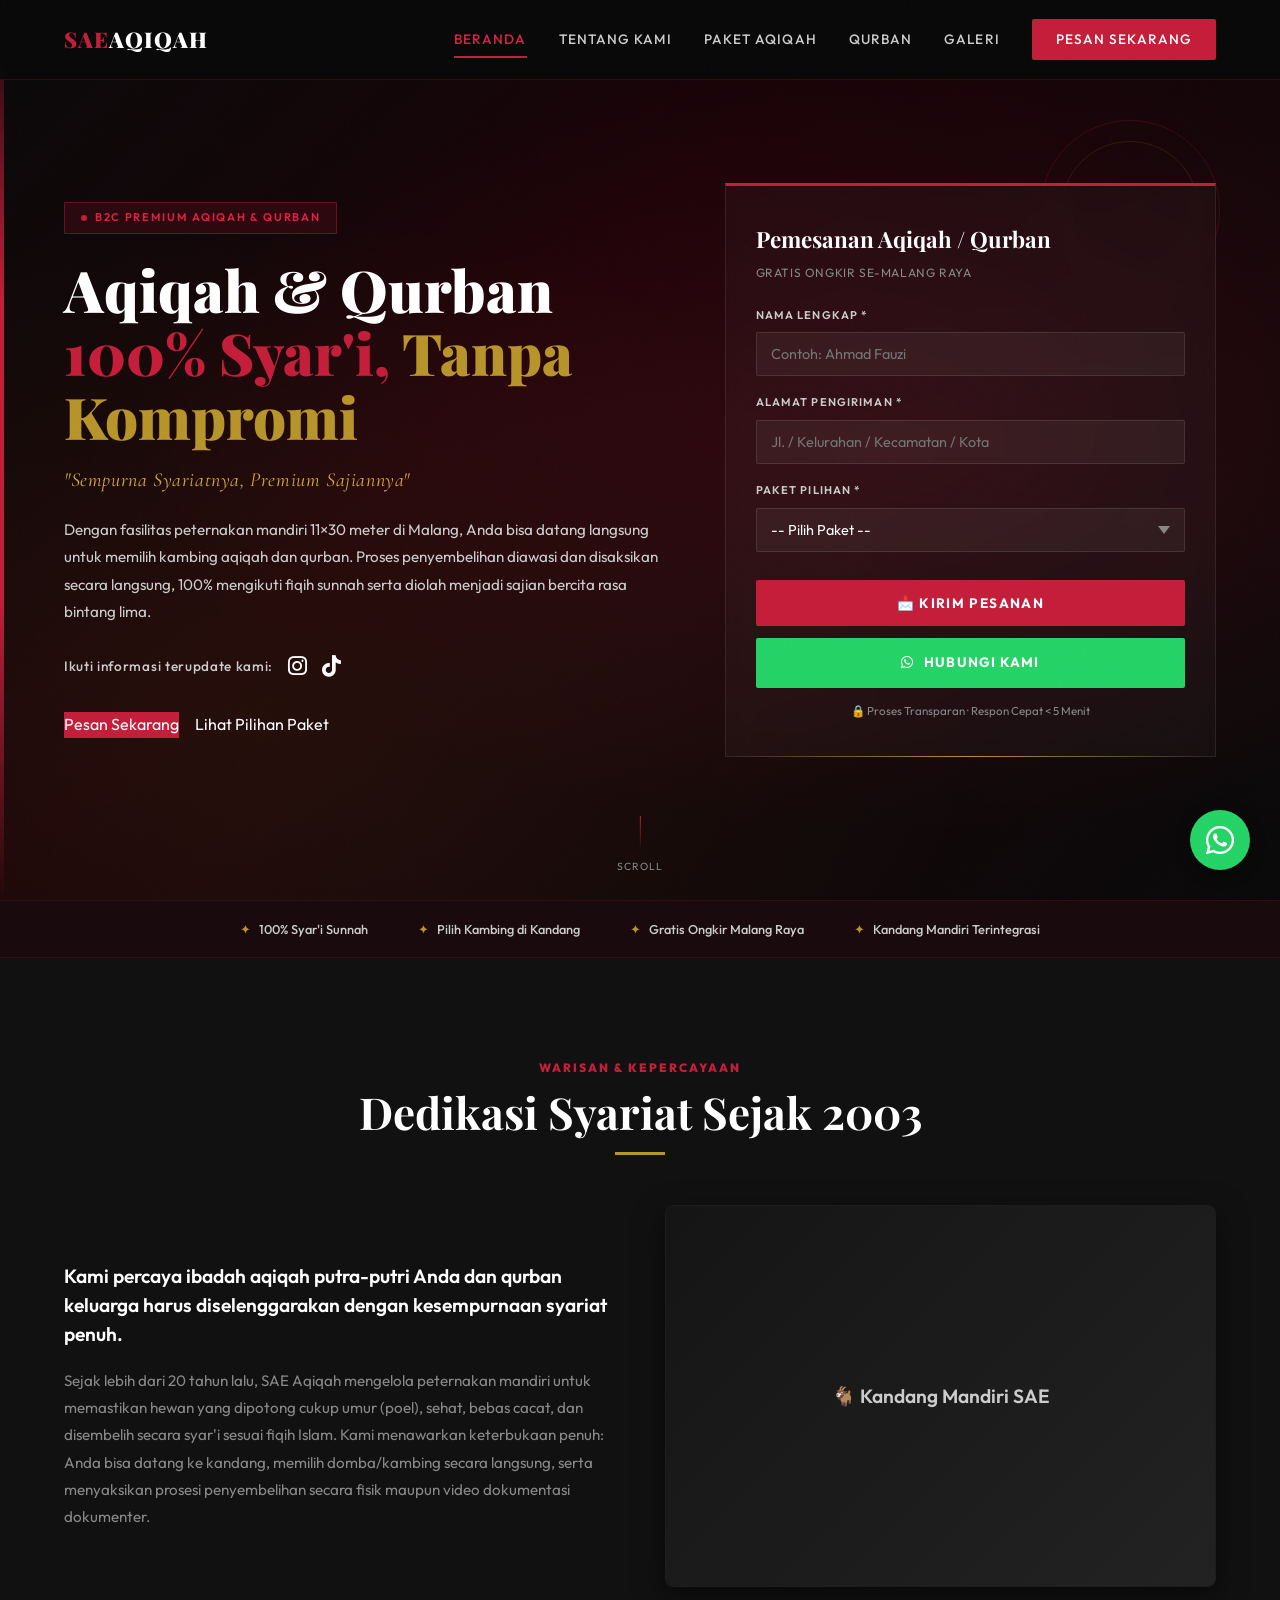
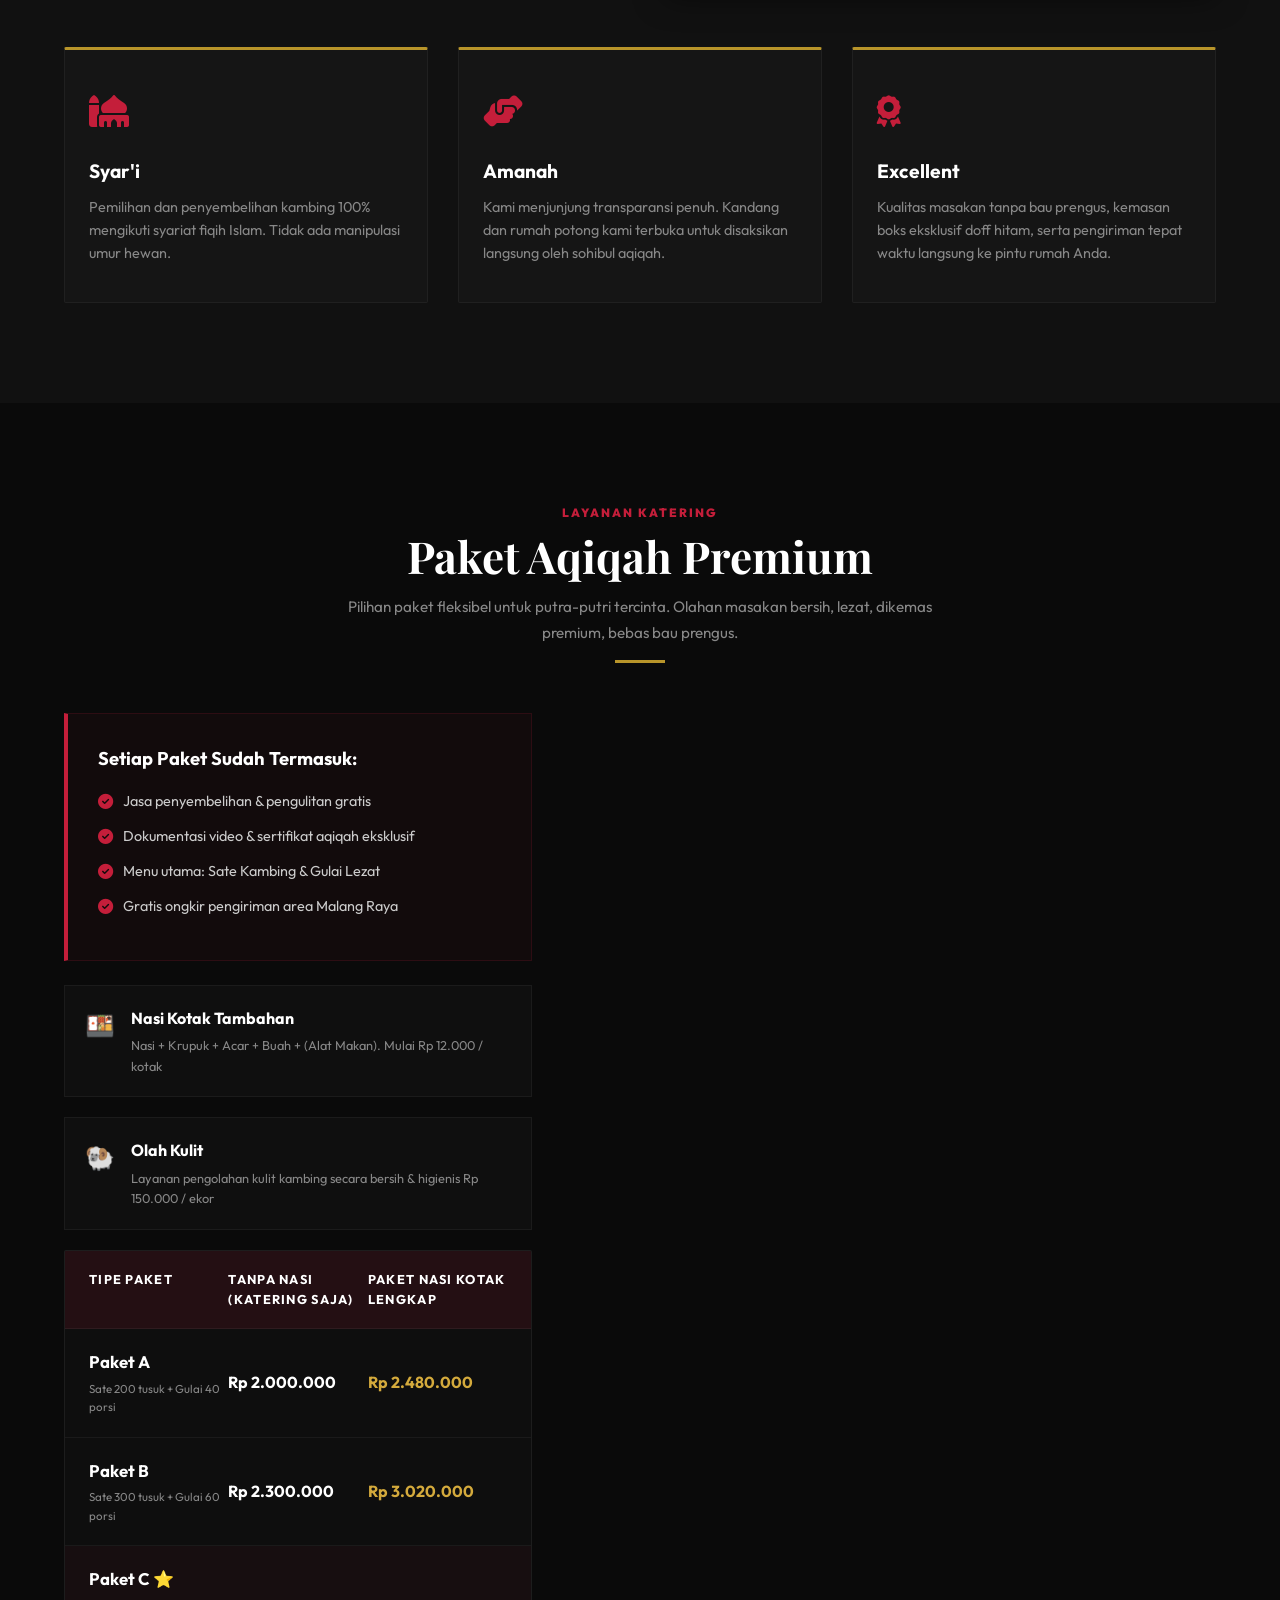
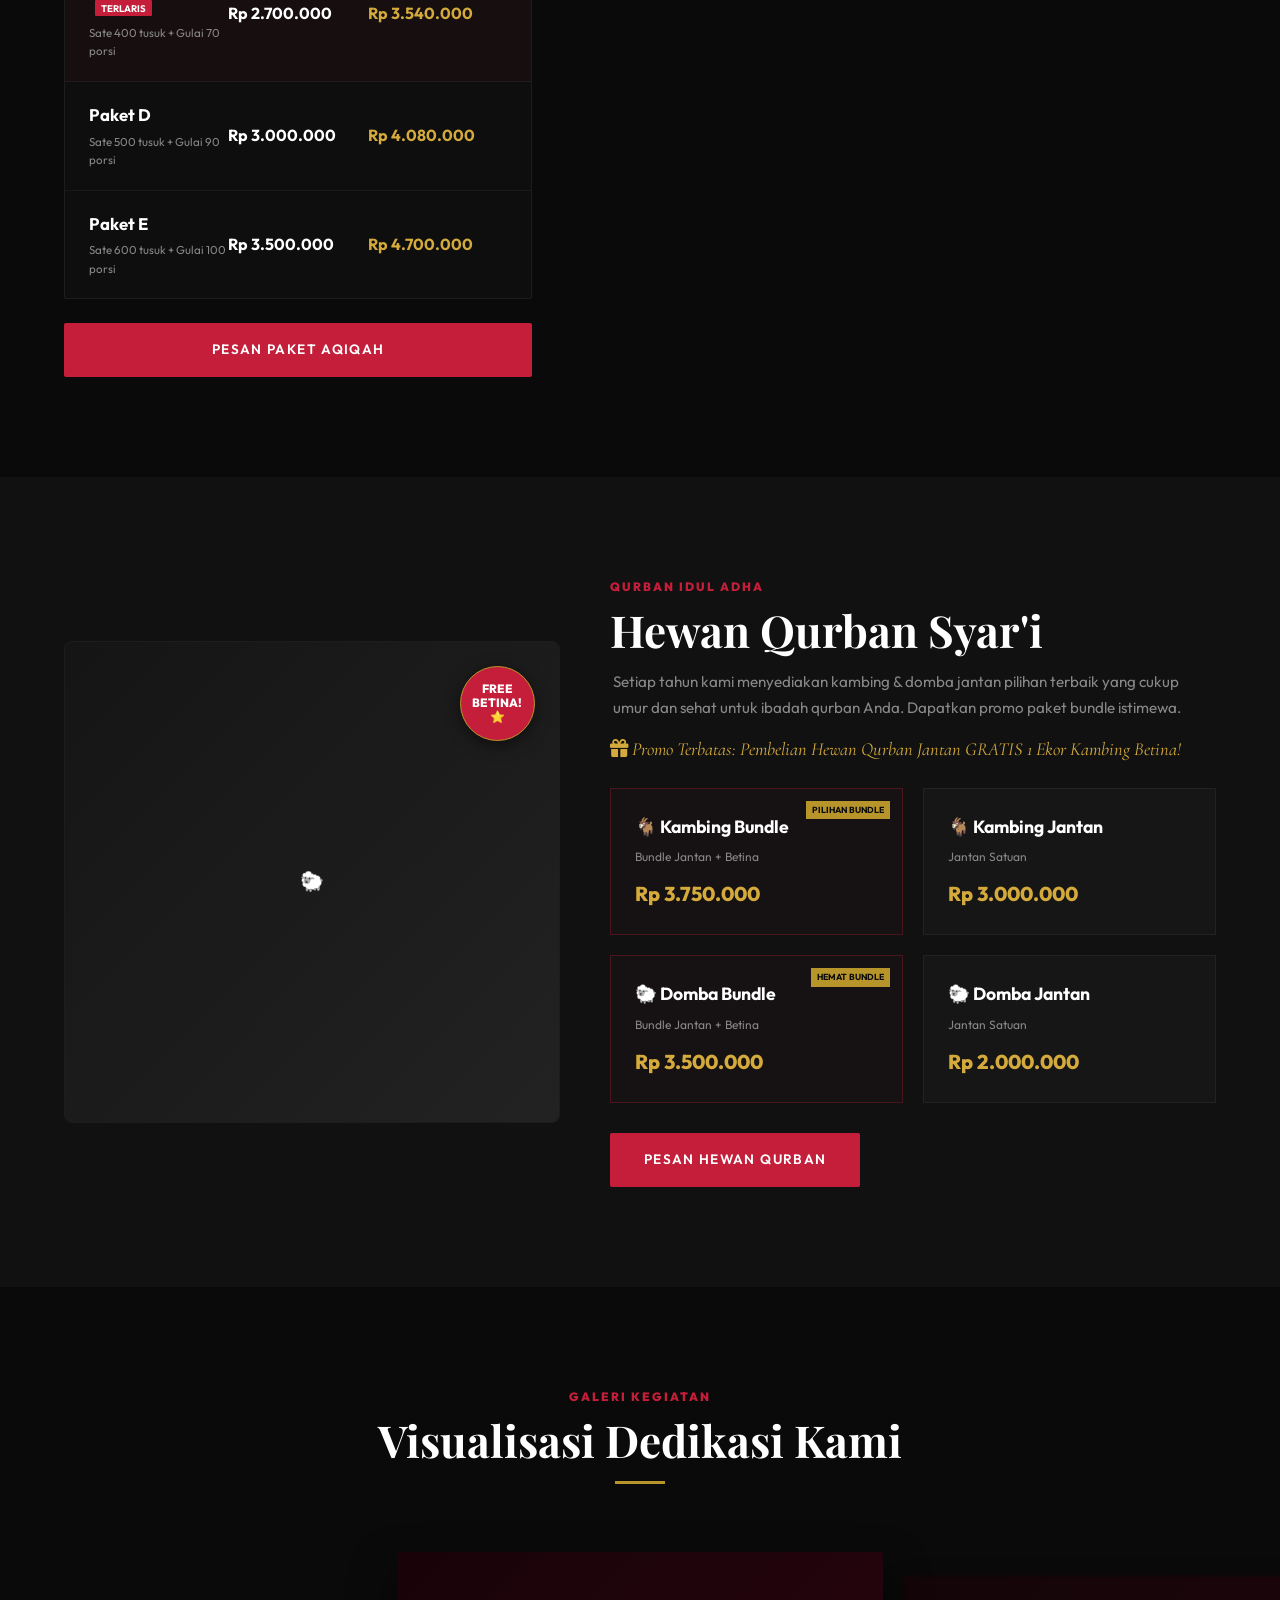
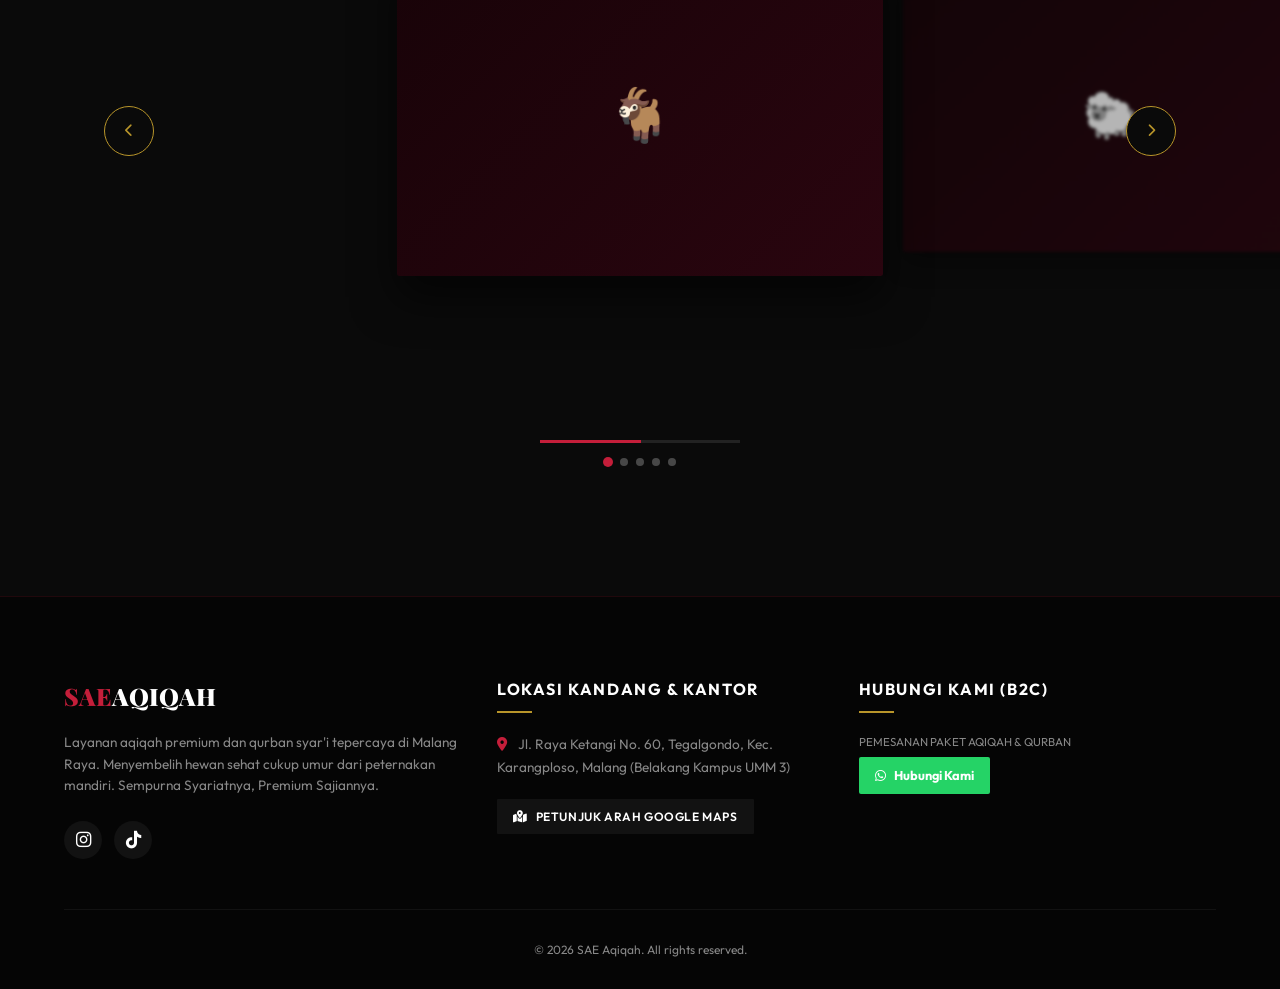
==== commit 43a825cb: "Update index.html perubahan harga bagian kotak porsi tambahan dari 15 ribu jadi 12 ribu" ====
--- a/index.html
+++ b/index.html
@@ -204,7 +204,7 @@
                                 <span class="custom-icon">🍱</span>
                                 <div>
                                     <h4>Nasi Kotak Tambahan</h4>
-                                    <p>Nasi + Krupuk + Acar + Sendok + Tissue + Buah. Mulai Rp 15.000 / kotak</p>
+                                    <p>Nasi + Krupuk + Acar +  Buah + (Alat Makan). Mulai Rp 12.000 / kotak</p>
                                 </div>
                             </div>
                             <div class="custom-pricing-item">
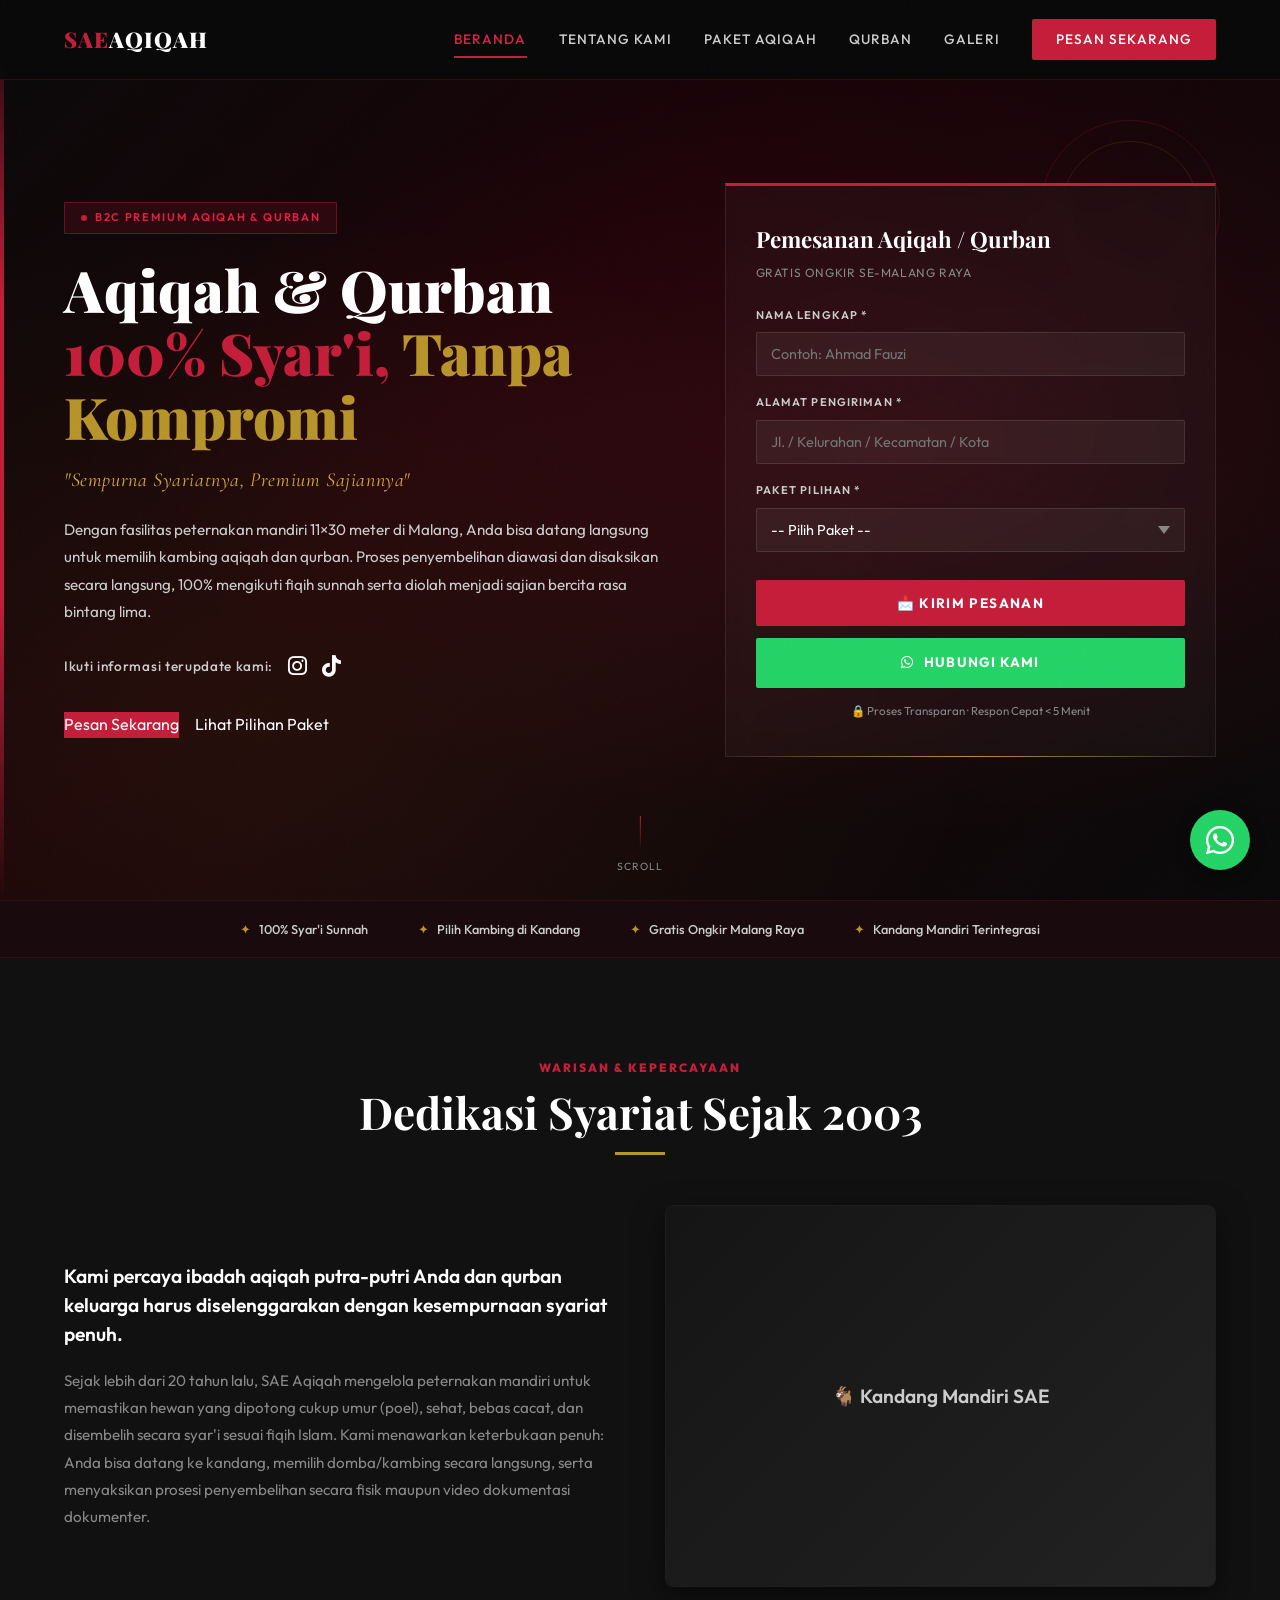
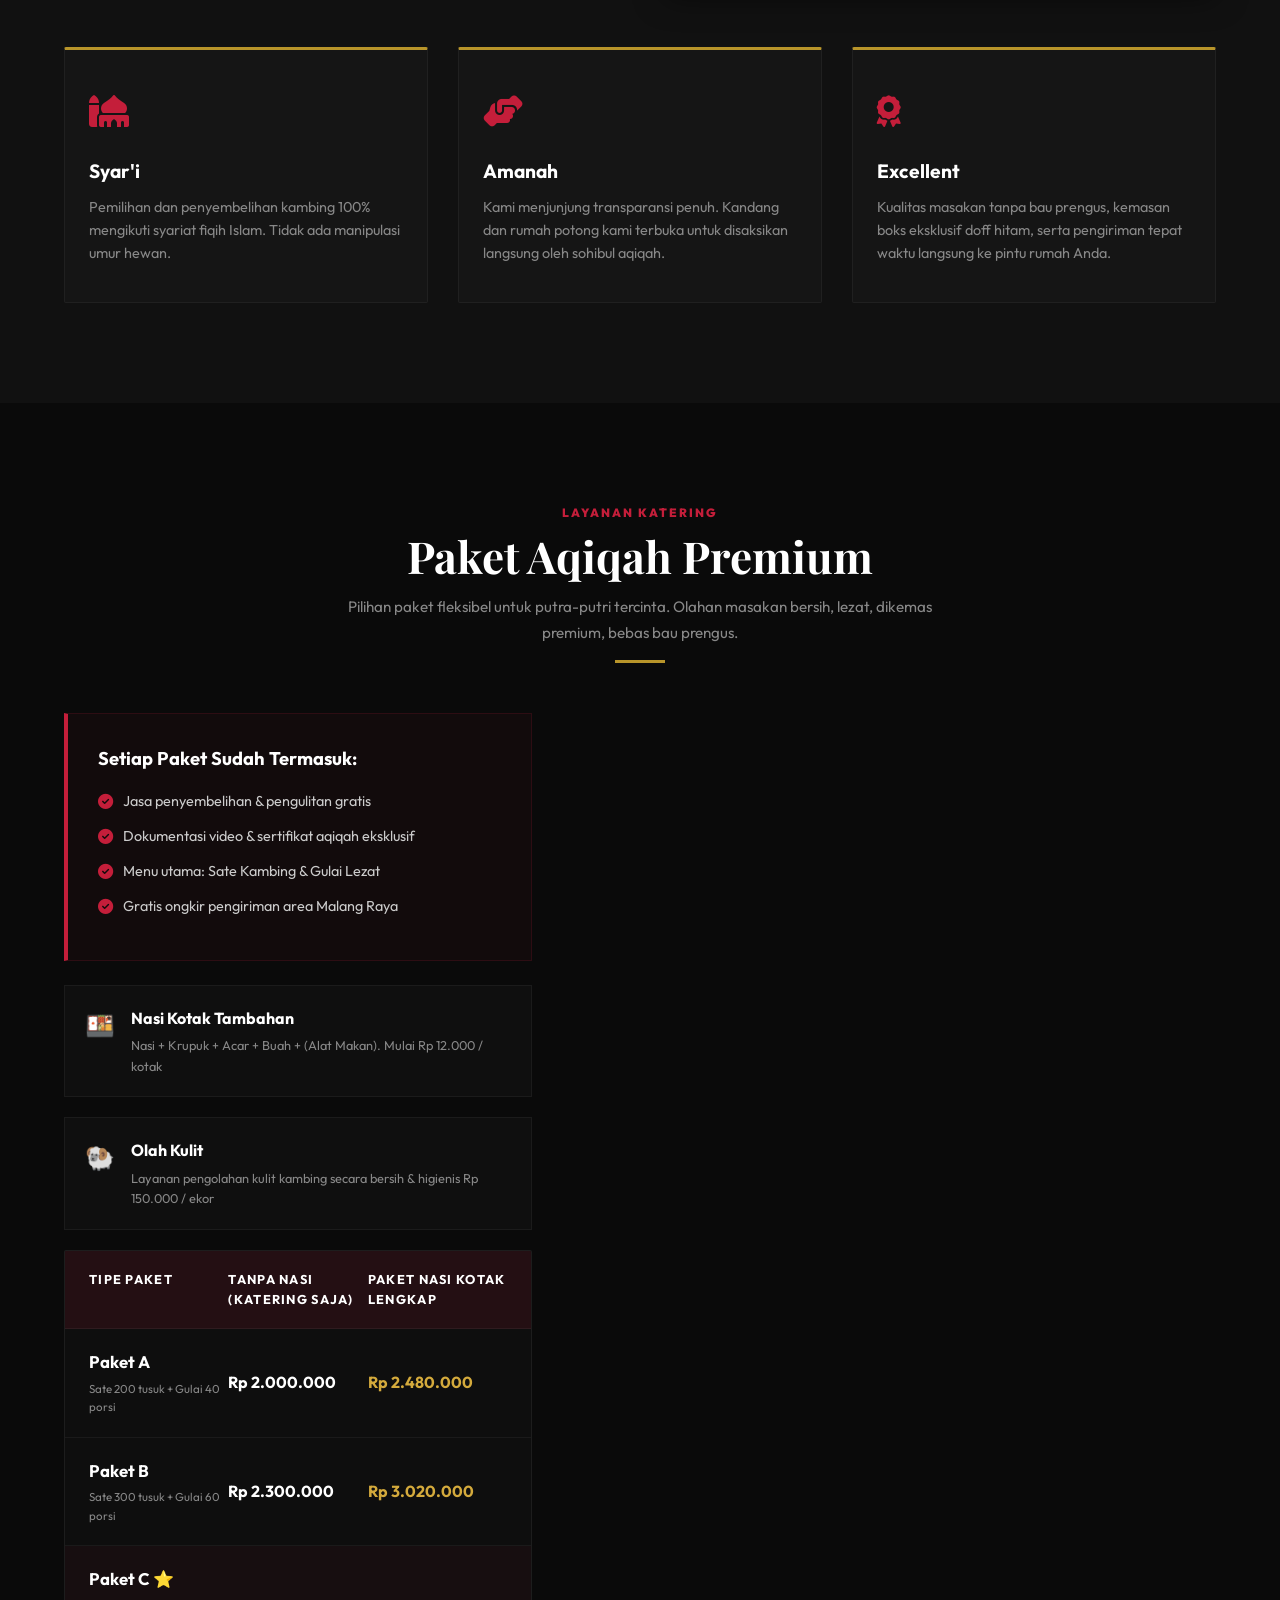
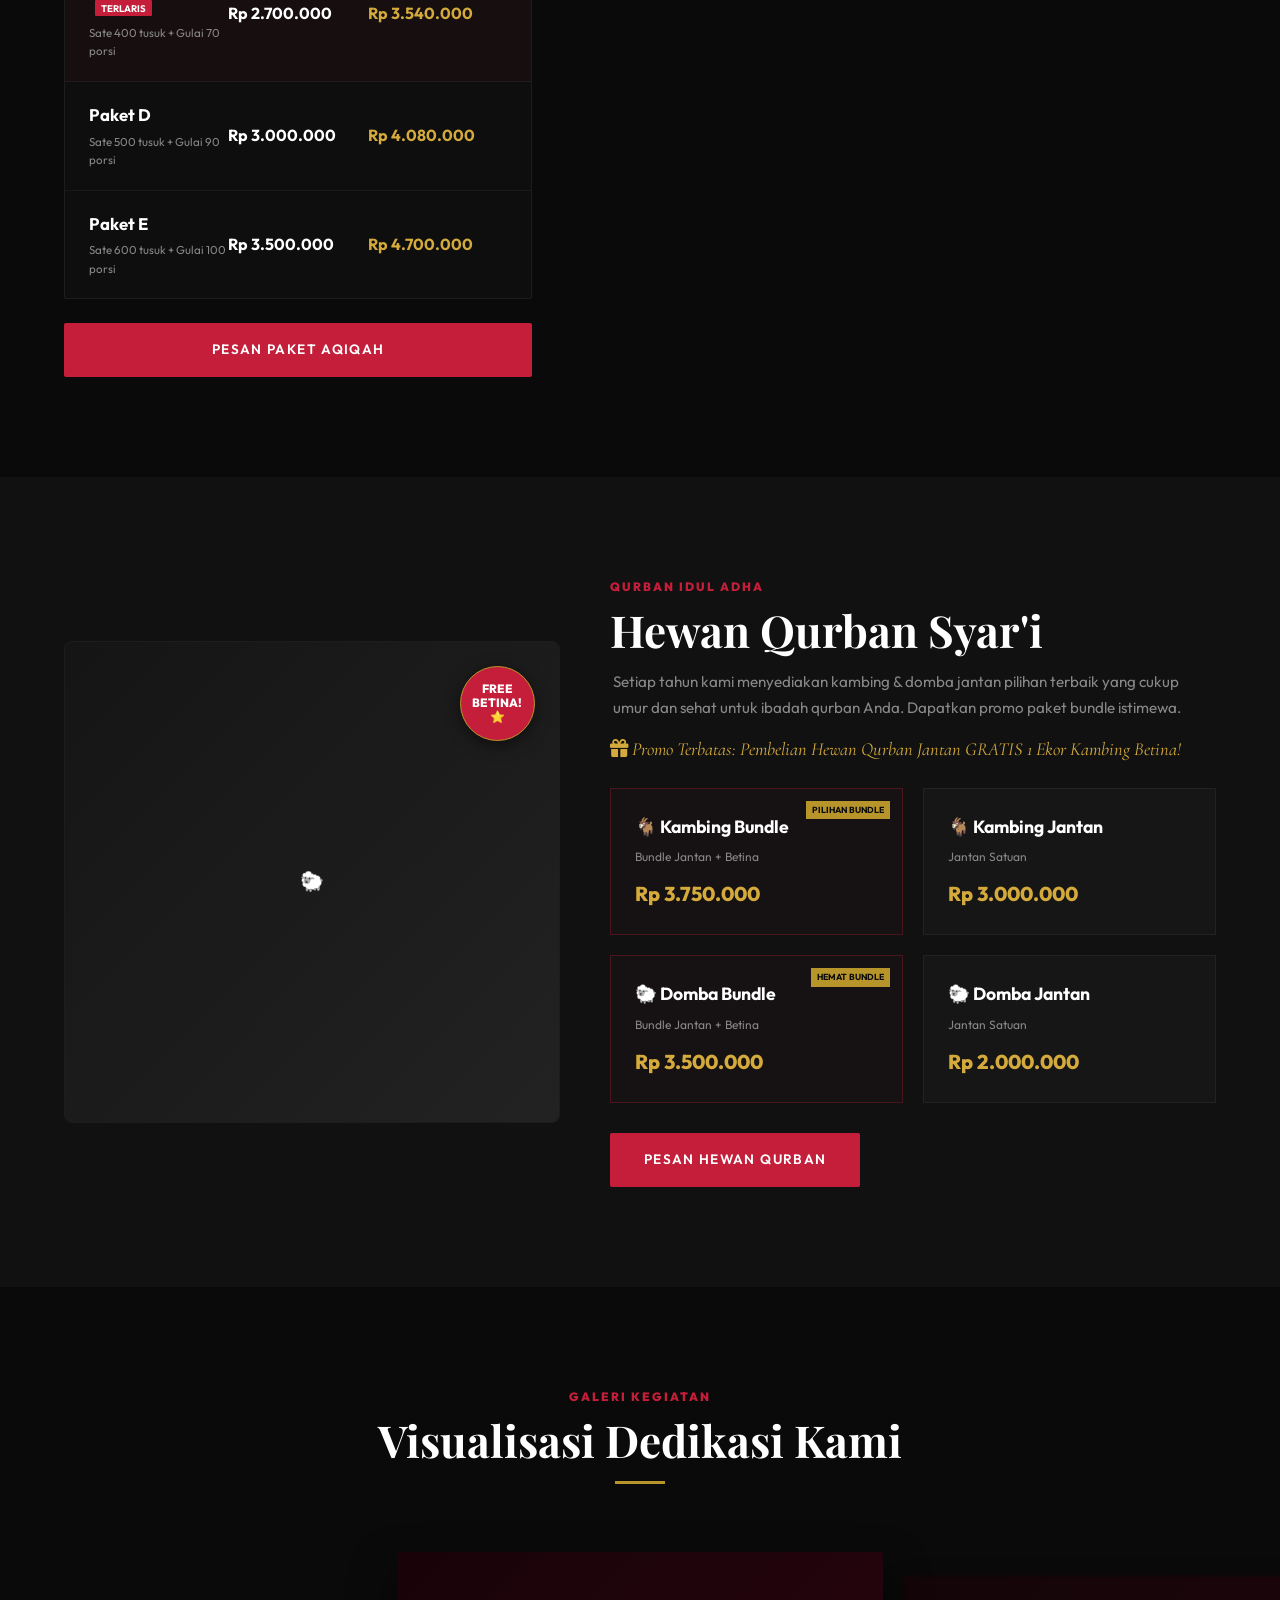
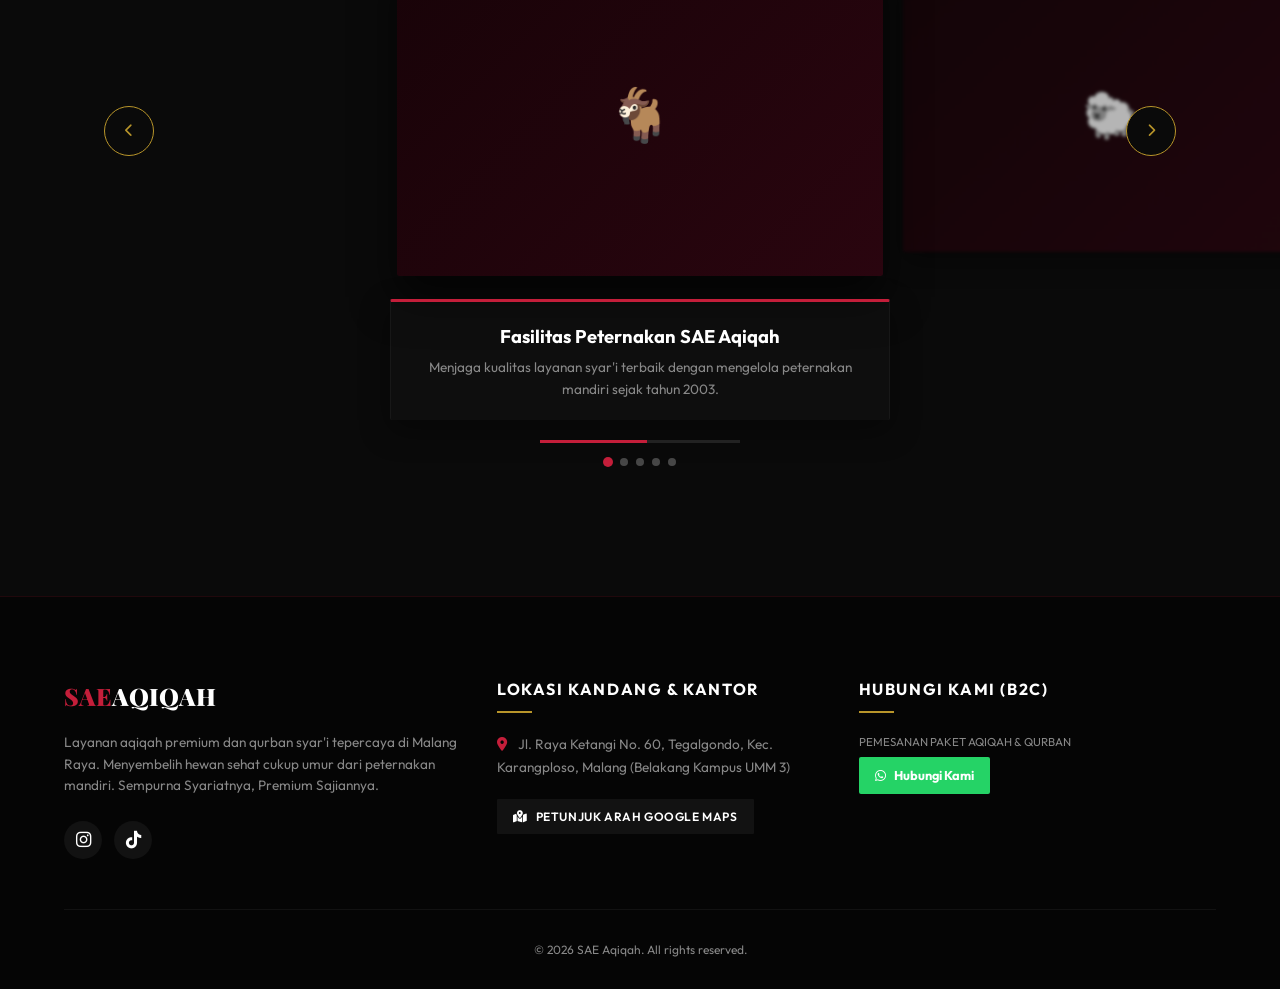
==== commit 3bcb87da: "Update index.html menghilangkan ukuran kandang" ====
--- a/index.html
+++ b/index.html
@@ -3,7 +3,7 @@
 <head>
     <meta charset="UTF-8">
     <meta name="viewport" content="width=device-width, initial-scale=1.0">
-    <meta name="description" content="Layanan Jasa Katering Aqiqah Malang Premium Syar'i & Kambing Qurban Berkualitas. Kandang Sendiri 11x30m, Bisa Pilih Langsung & Saksikan Penyembelihannya.">
+    <meta name="description" content="Layanan Jasa Katering Aqiqah Malang Premium Syar'i & Kambing Qurban Berkualitas. Kandang Sendiri, Bisa Pilih Langsung & Saksikan Penyembelihannya.">
     <title>SAE Aqiqah - Katering Aqiqah Premium Syar'i & Hewan Qurban Malang</title>
     <!-- Google Fonts: Playfair Display for headers, Outfit for UI, Cormorant Garamond for elegant accents -->
     <link rel="preconnect" href="https://fonts.googleapis.com">
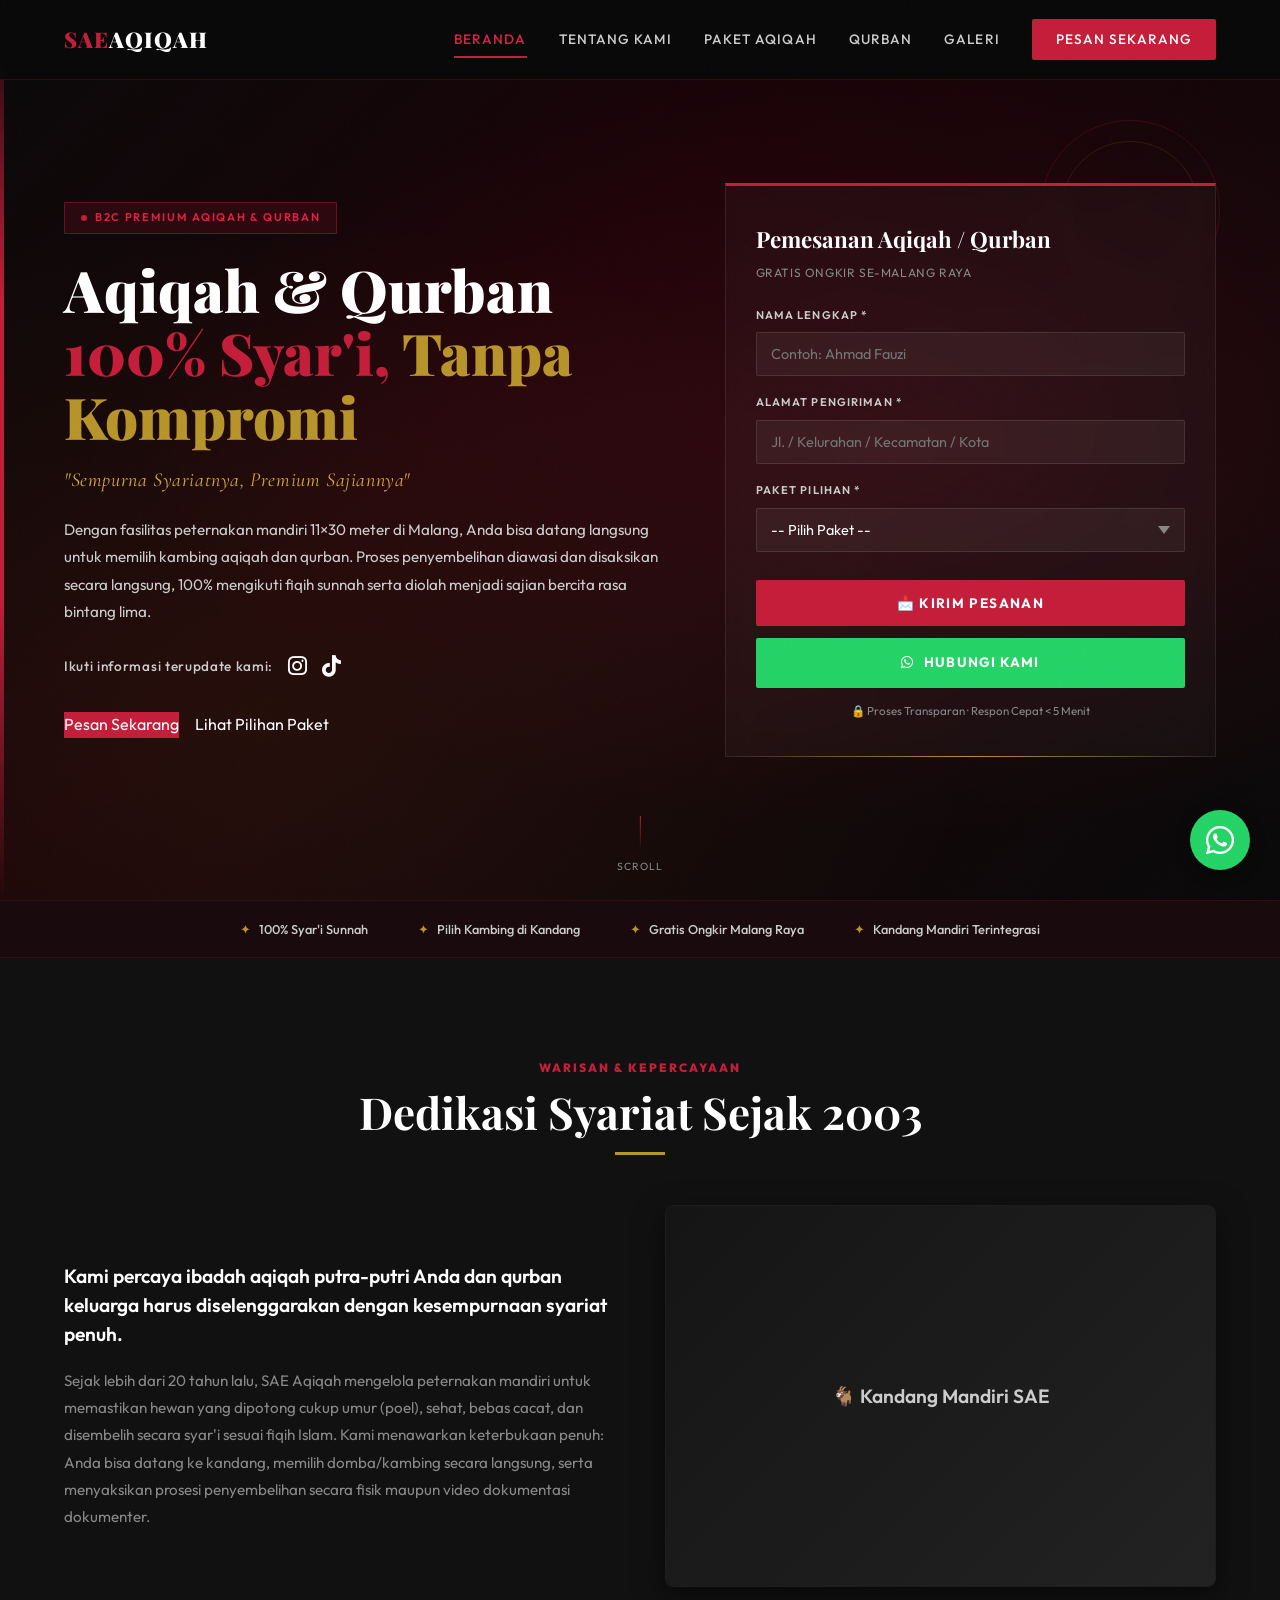
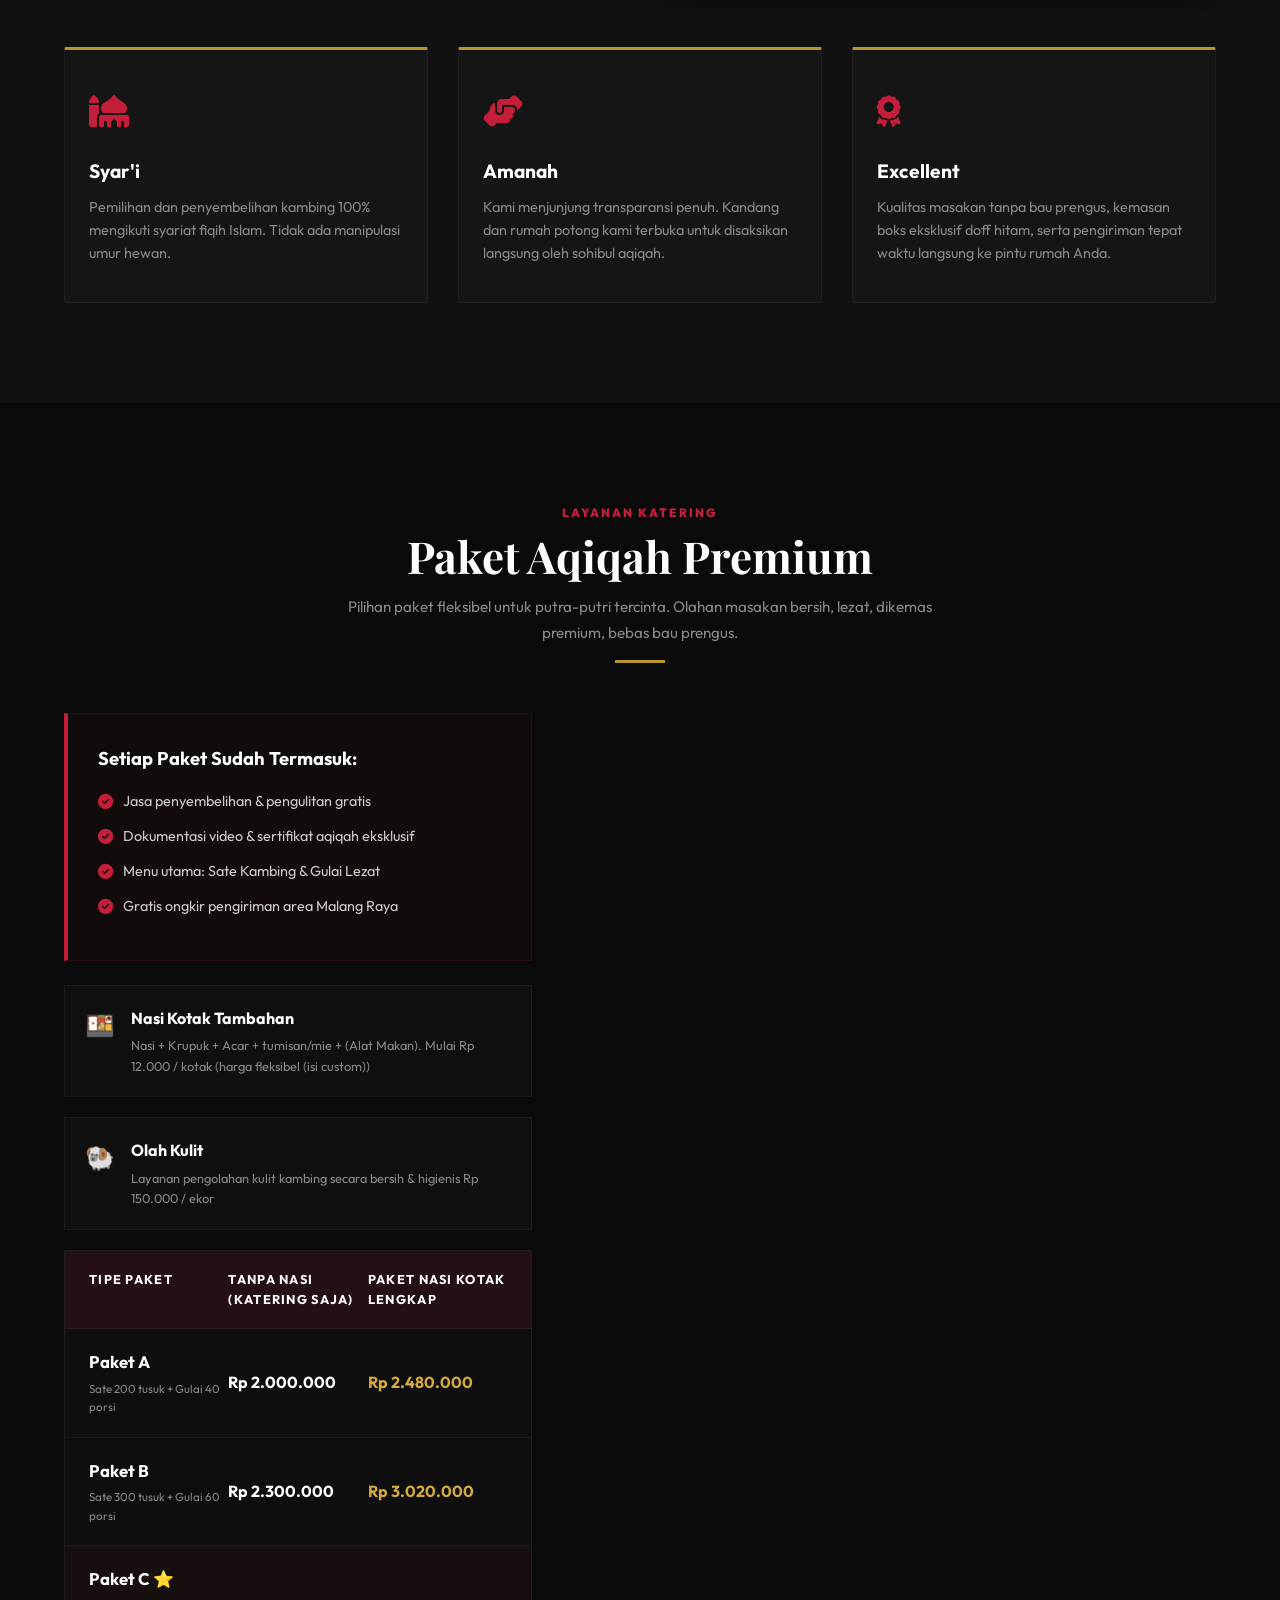
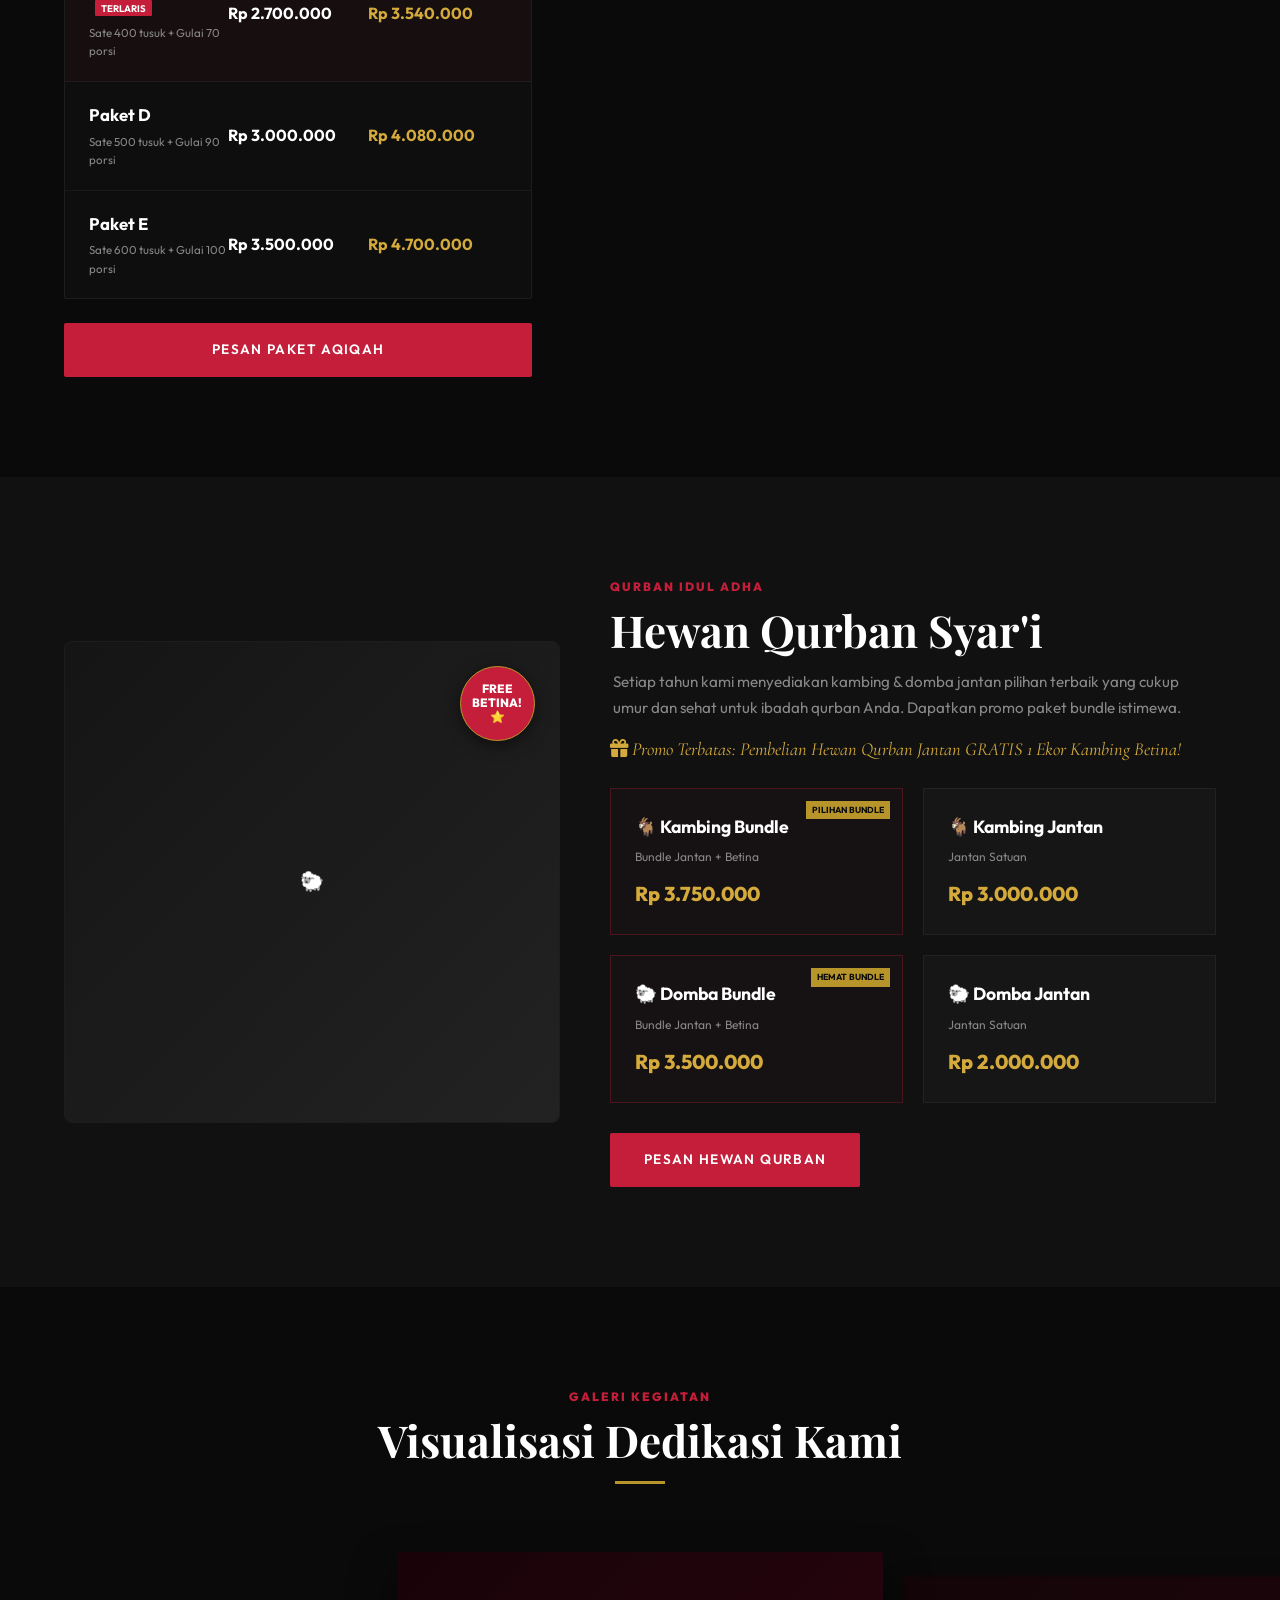
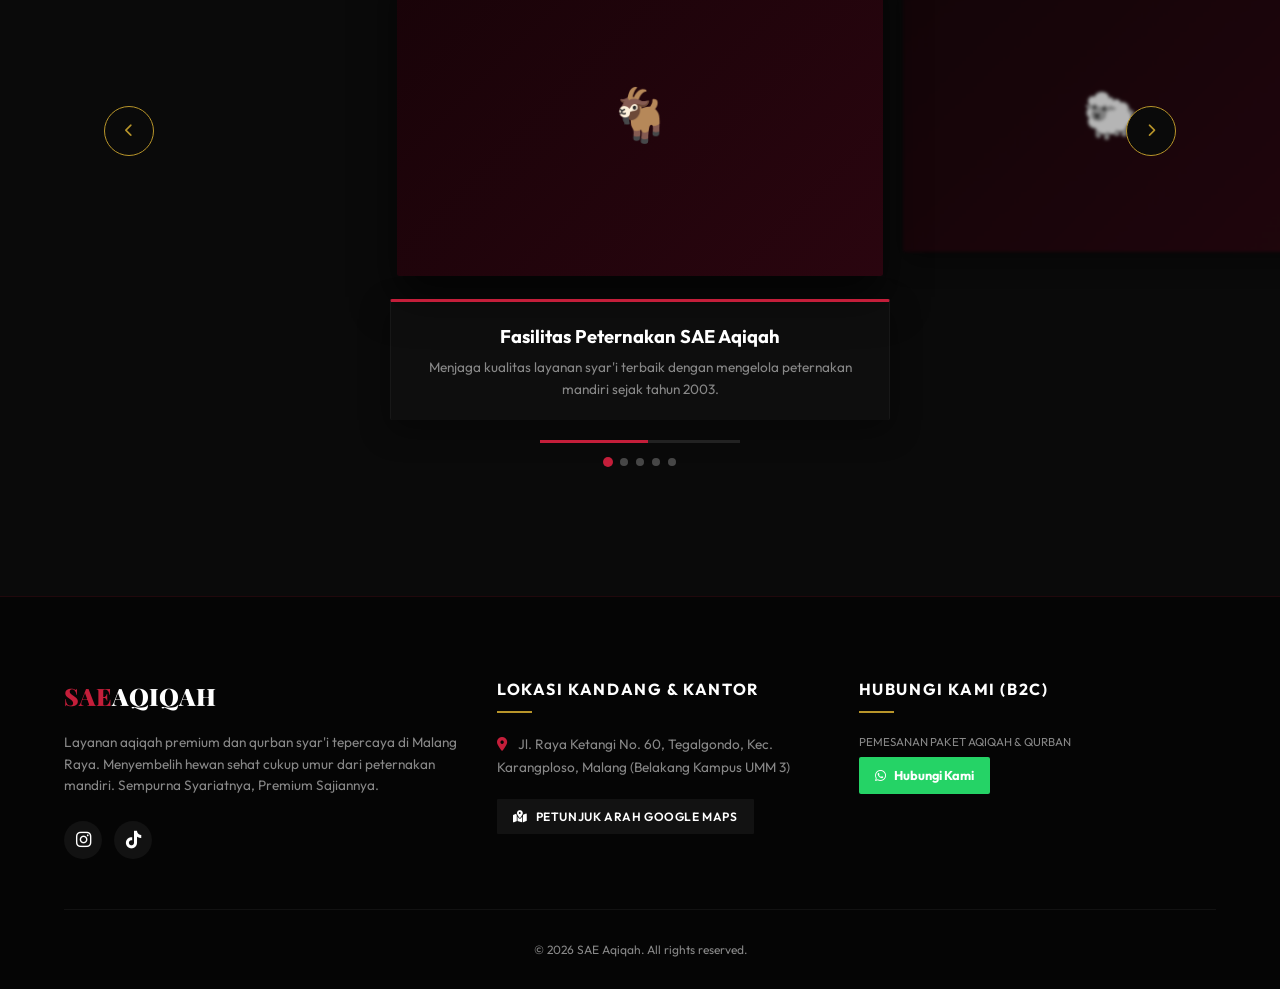
==== commit a1167b0c: "Update index.html update isian kotak (custom)" ====
--- a/index.html
+++ b/index.html
@@ -204,7 +204,7 @@
                                 <span class="custom-icon">🍱</span>
                                 <div>
                                     <h4>Nasi Kotak Tambahan</h4>
-                                    <p>Nasi + Krupuk + Acar +  Buah + (Alat Makan). Mulai Rp 12.000 / kotak</p>
+                                    <p>Nasi + Krupuk + Acar +  tumisan/mie + (Alat Makan). Mulai Rp 12.000 / kotak (harga fleksibel (isi custom))</p>
                                 </div>
                             </div>
                             <div class="custom-pricing-item">
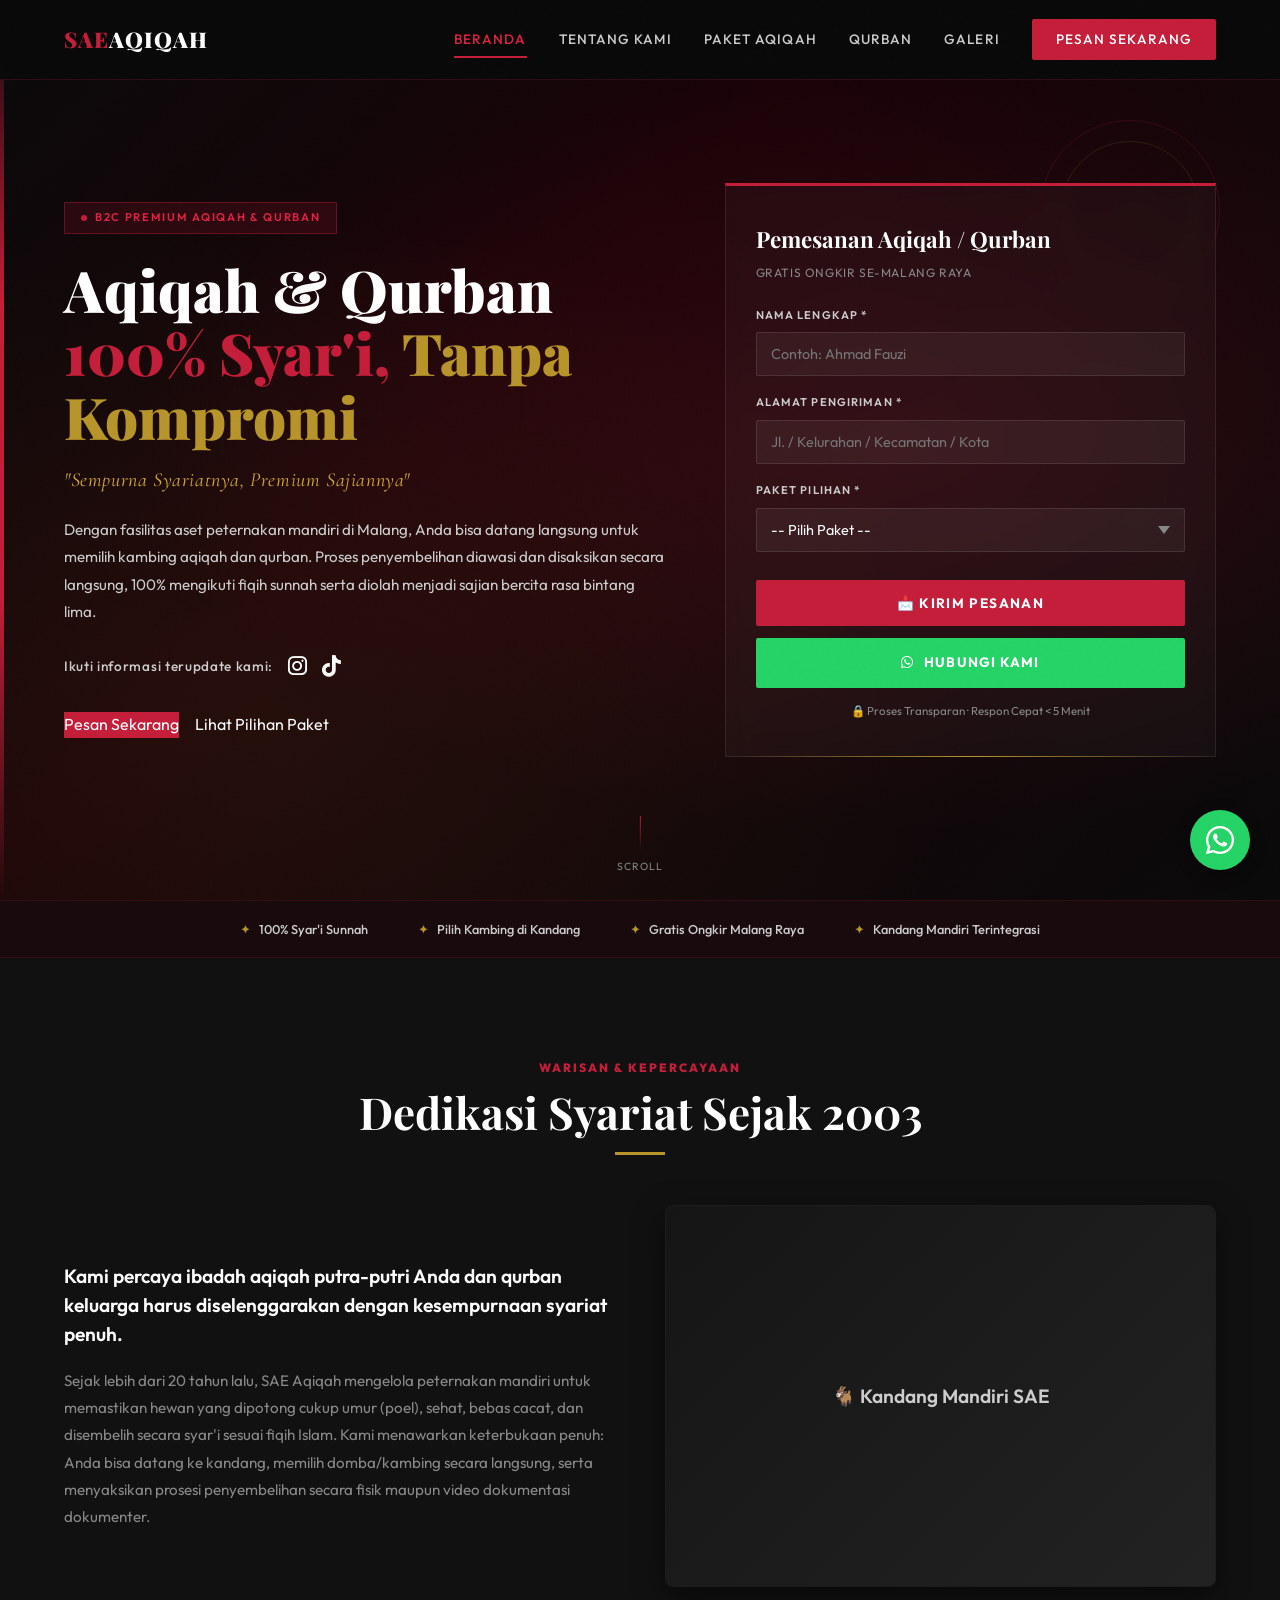
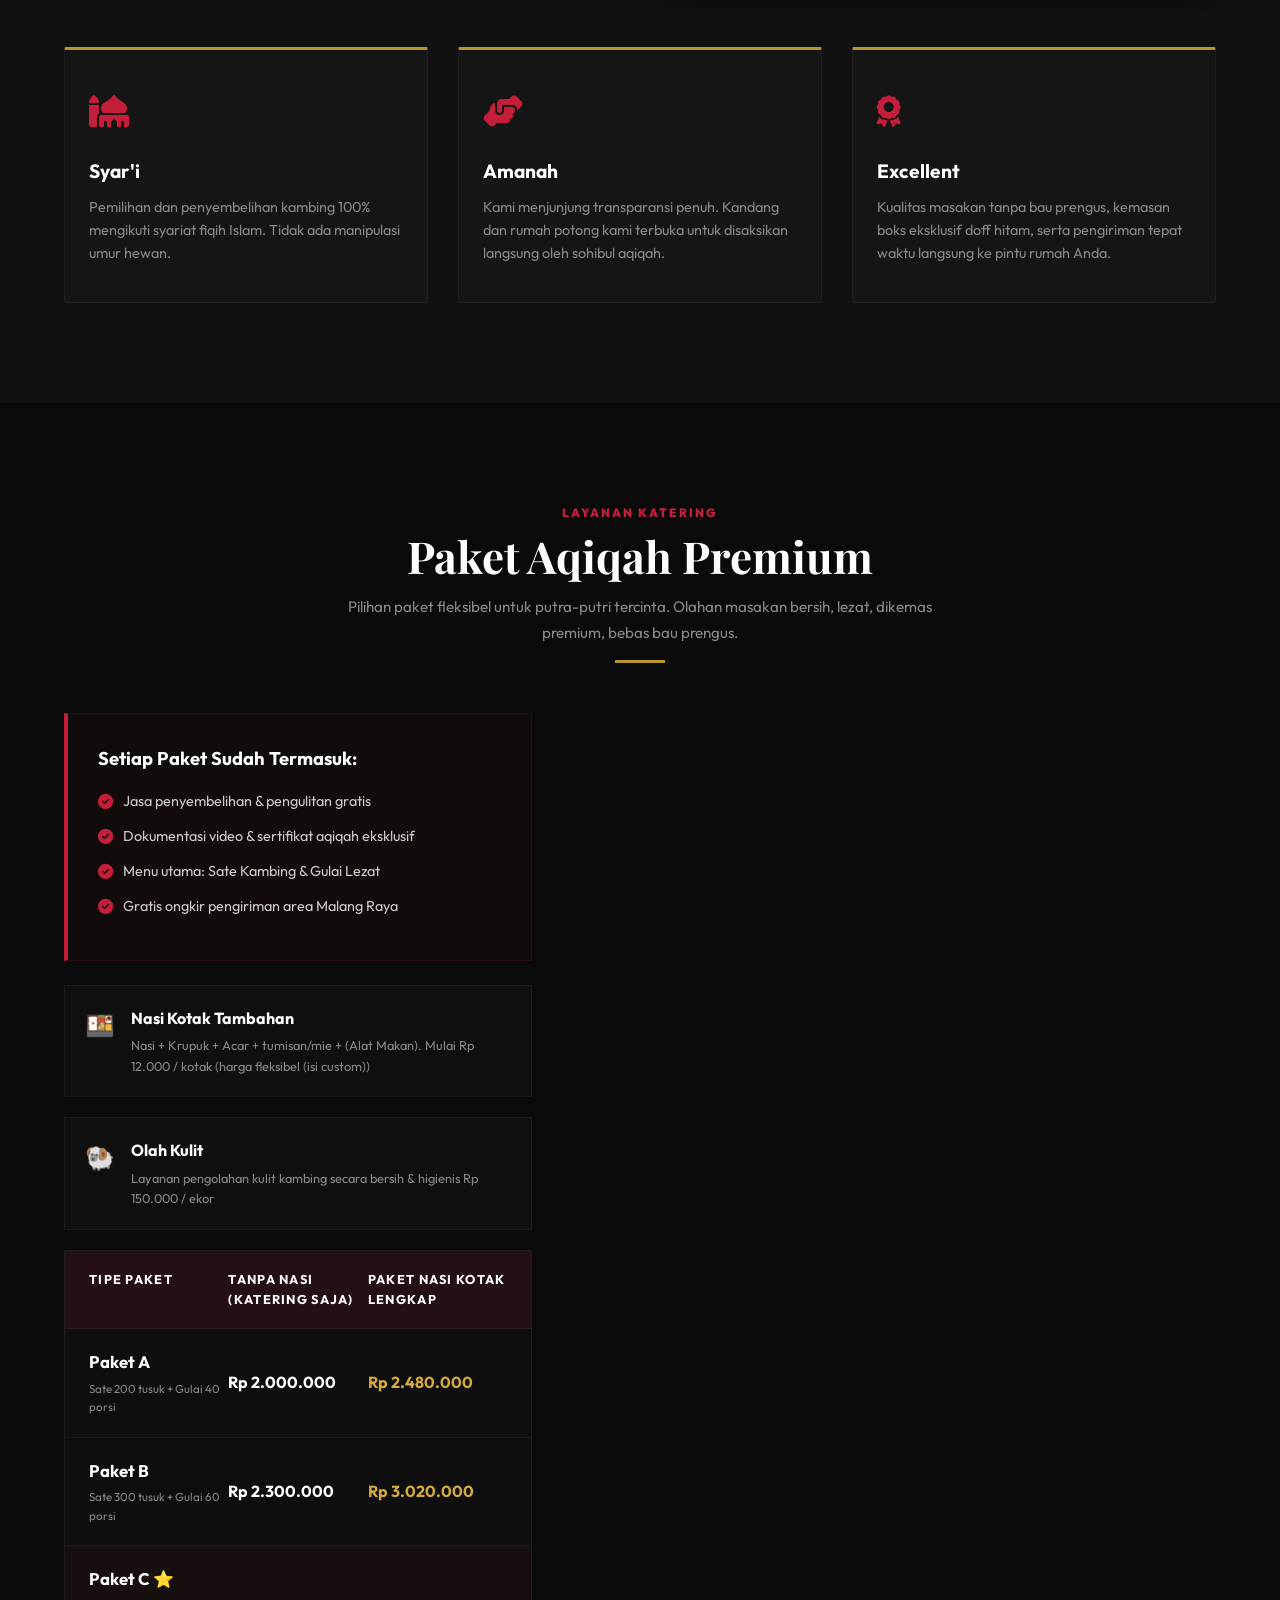
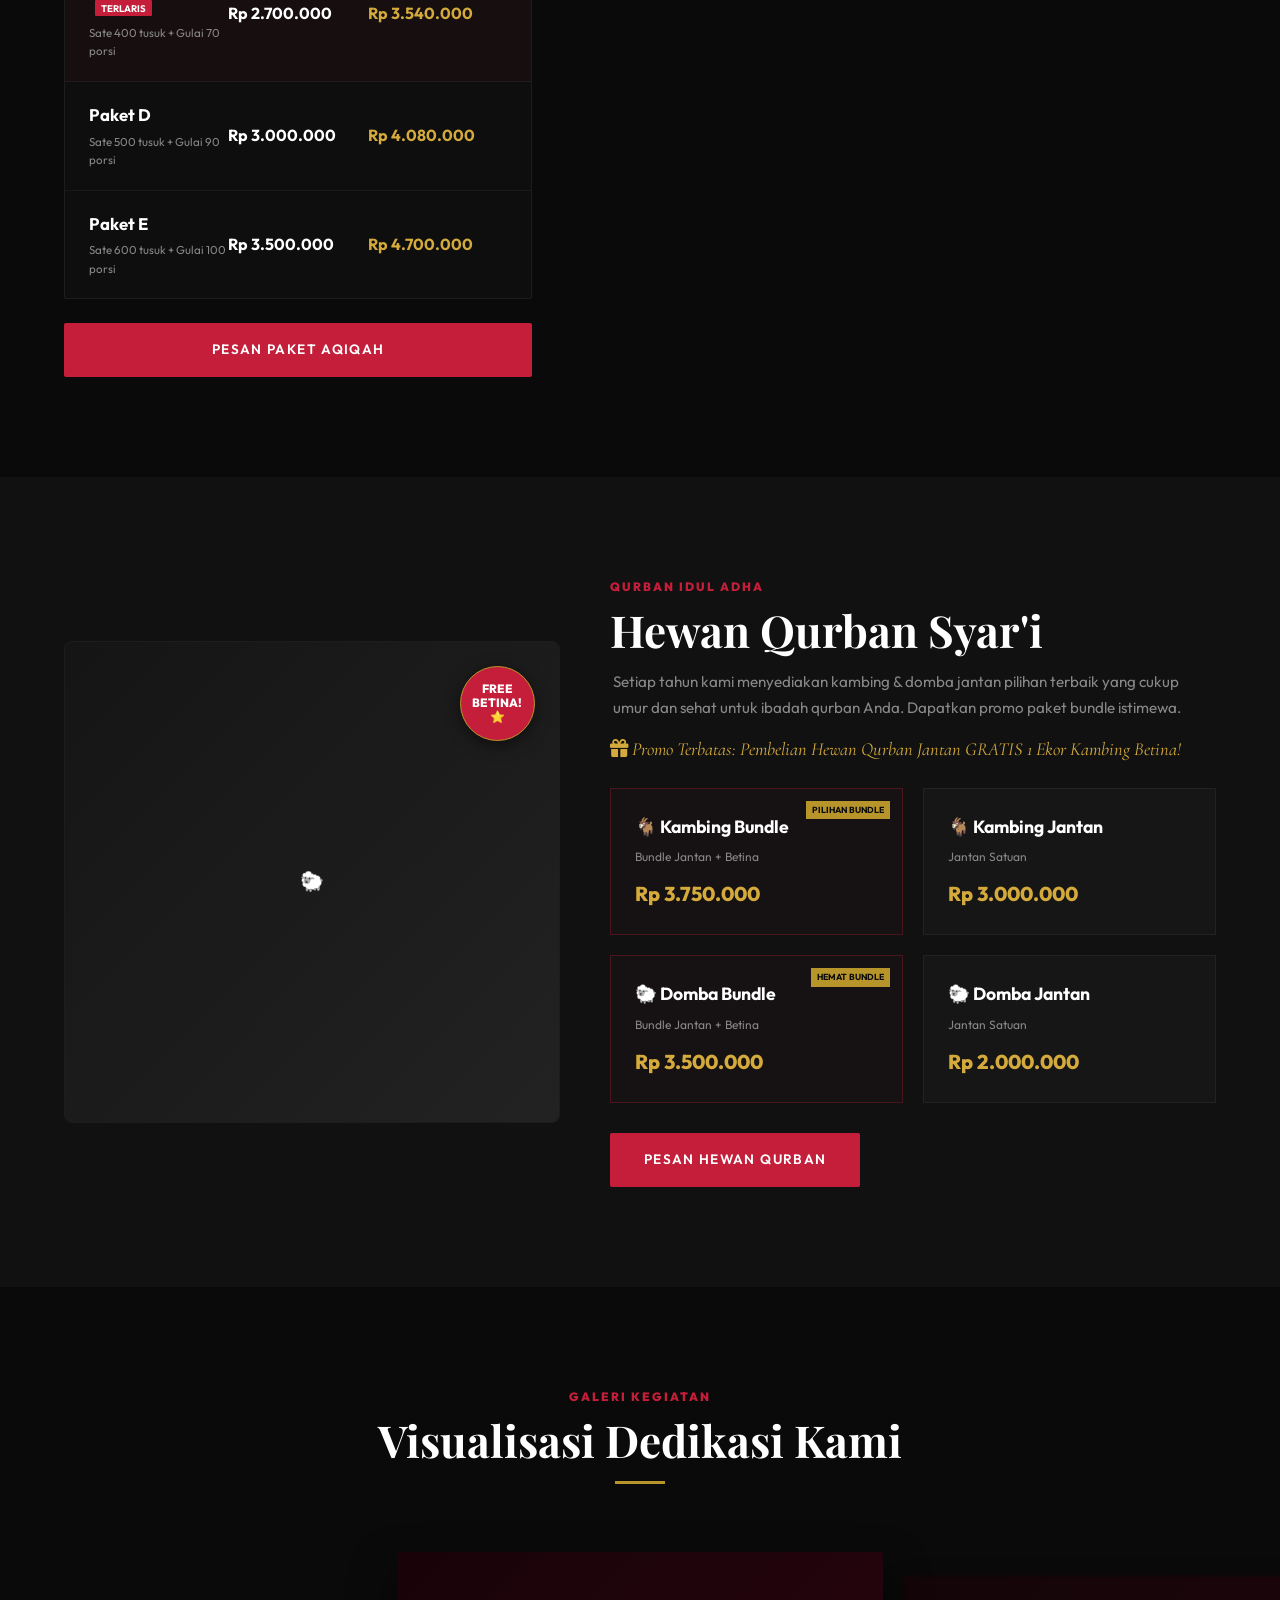
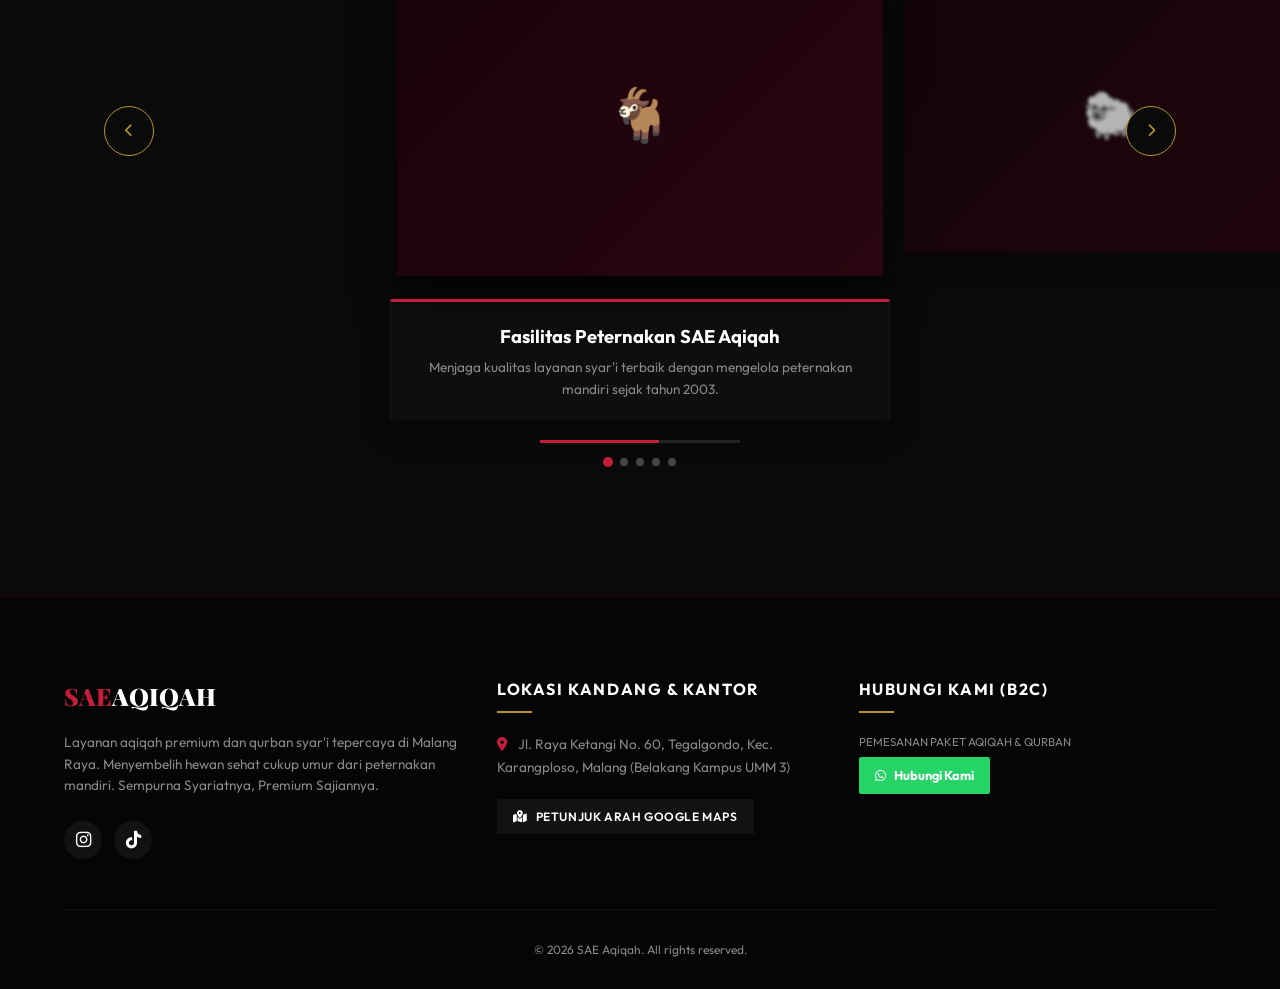
==== commit 970e3150: "Update index.html hilangkan ukuran kandang" ====
--- a/index.html
+++ b/index.html
@@ -50,7 +50,7 @@
                     <h1 class="hero-title">Aqiqah & Qurban<br><span class="accent">100% Syar'i,</span> <span class="gold">Tanpa Kompromi</span></h1>
                     <p class="hero-tagline">"Sempurna Syariatnya, Premium Sajiannya"</p>
                     <p class="hero-desc">
-                        Dengan fasilitas peternakan mandiri 11×30 meter di Malang, Anda bisa datang langsung untuk memilih kambing aqiqah dan qurban. Proses penyembelihan diawasi dan disaksikan secara langsung, 100% mengikuti fiqih sunnah serta diolah menjadi sajian bercita rasa bintang lima.
+                        Dengan fasilitas aset peternakan mandiri di Malang, Anda bisa datang langsung untuk memilih kambing aqiqah dan qurban. Proses penyembelihan diawasi dan disaksikan secara langsung, 100% mengikuti fiqih sunnah serta diolah menjadi sajian bercita rasa bintang lima.
                     </p>
                     <div class="hero-social-links">
                         <span class="social-prompt">Ikuti informasi terupdate kami:</span>
